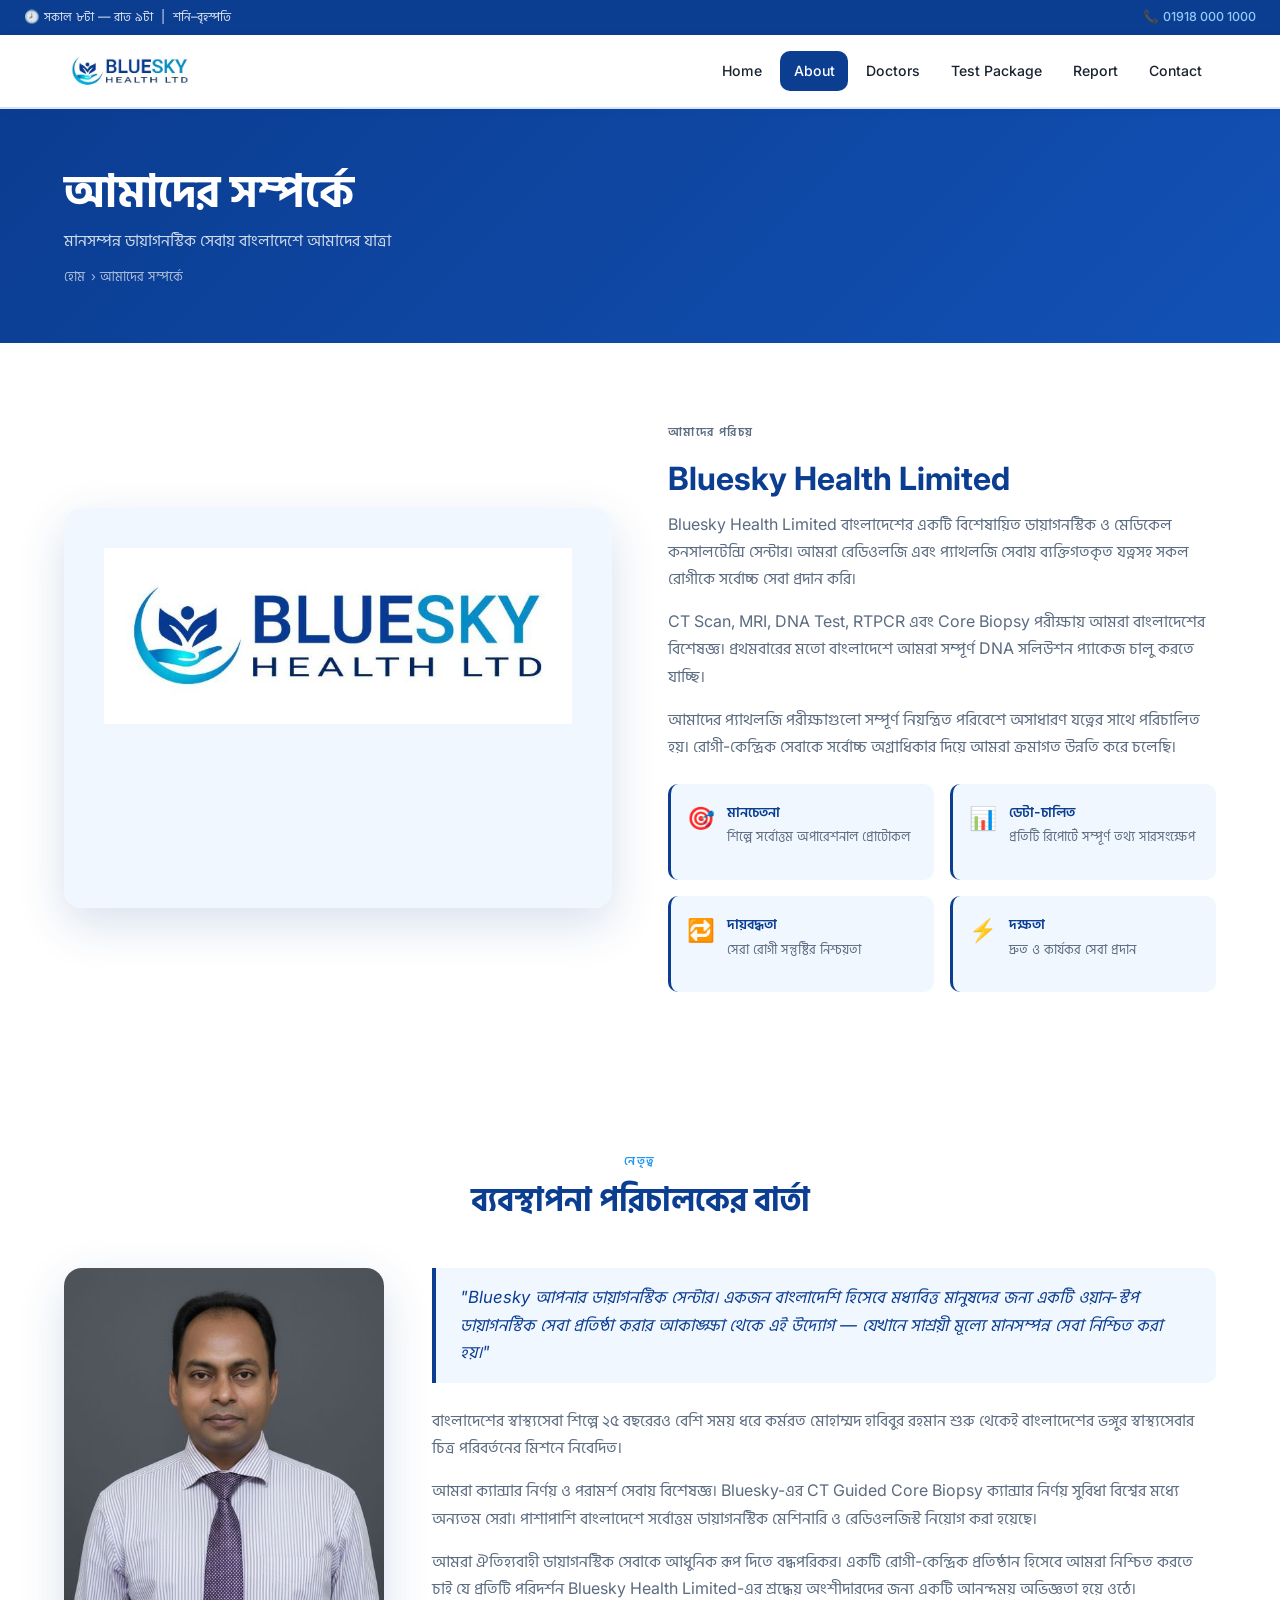
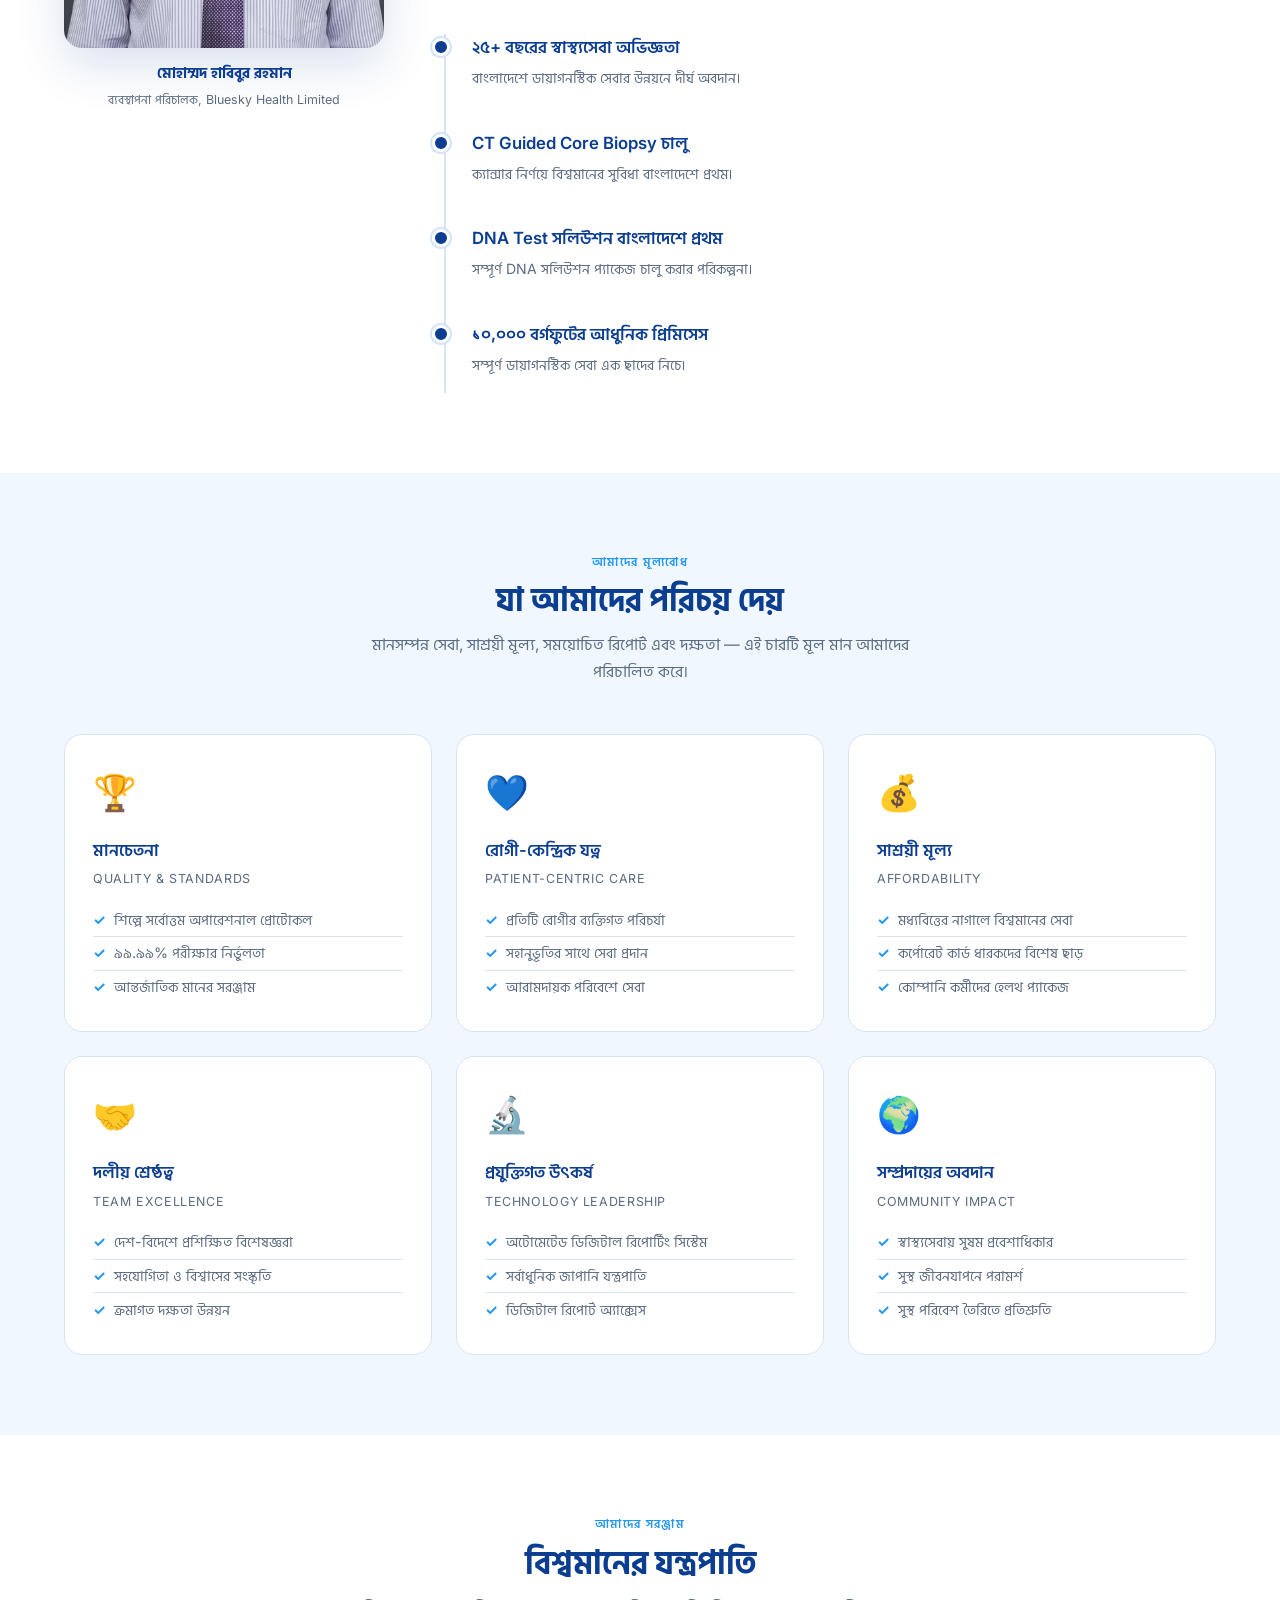
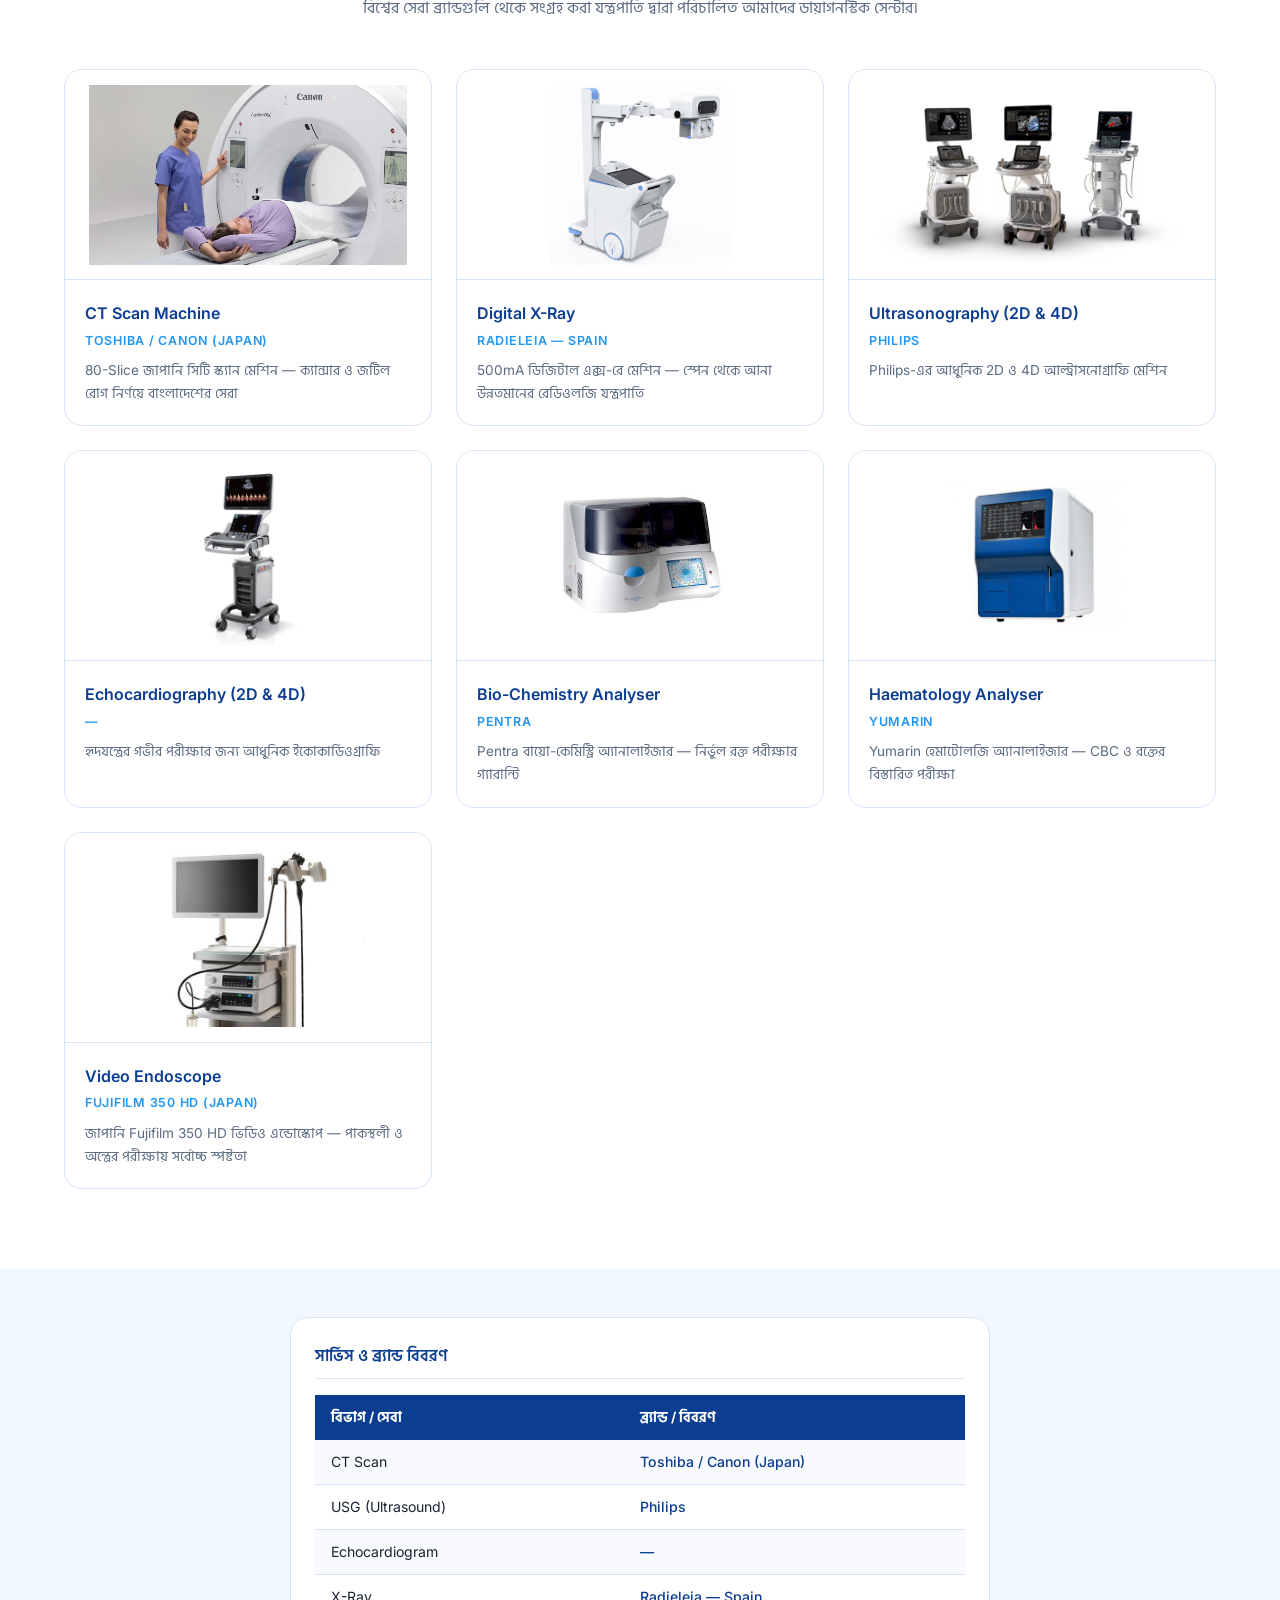
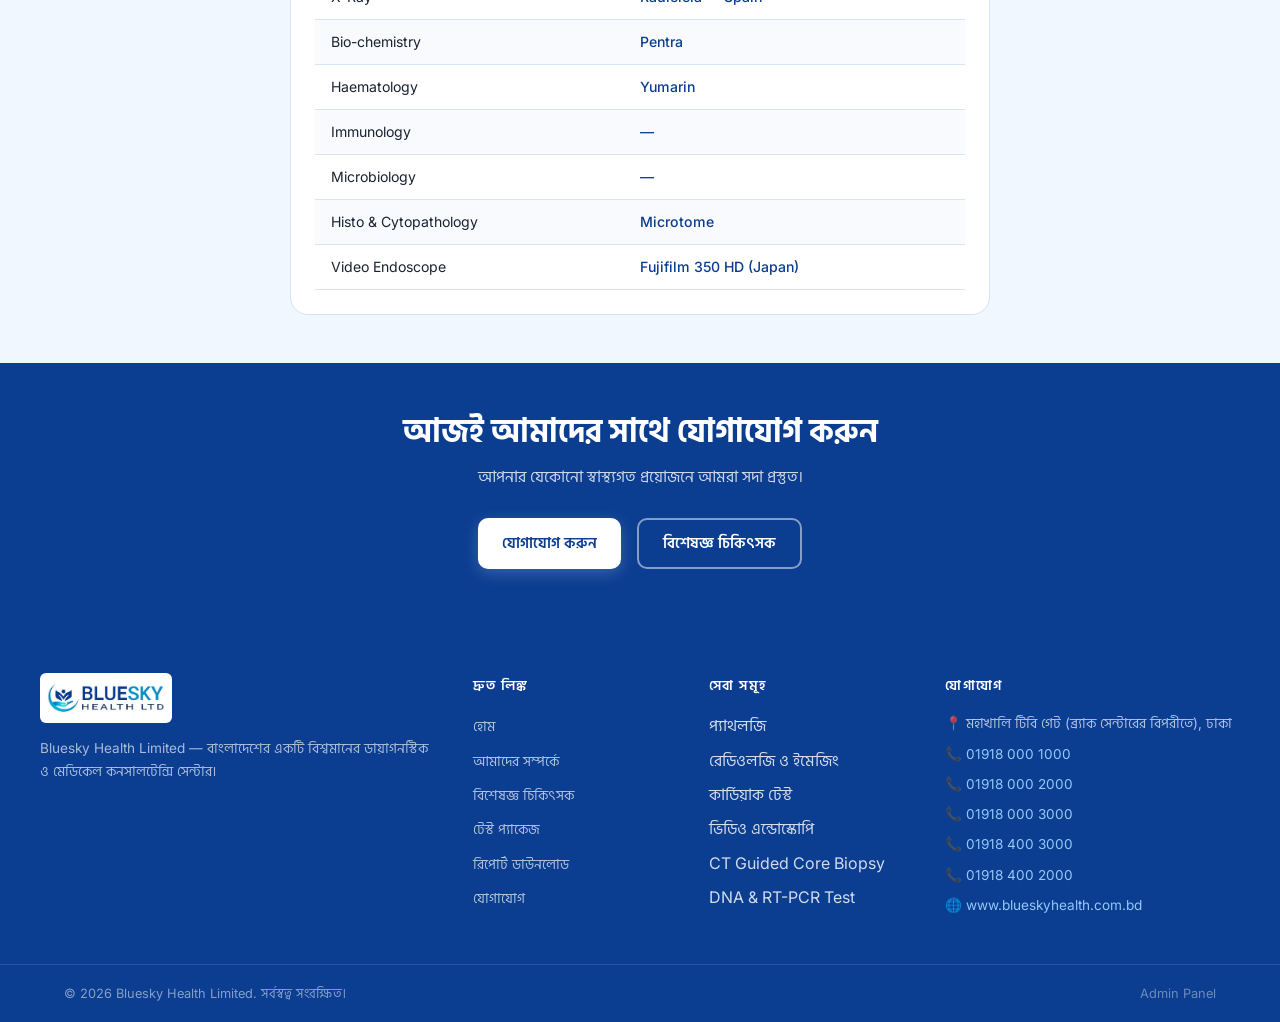
==== about.html @ d52504b7 "first commit" ====
<!DOCTYPE html>
<html lang="bn">
<head>
  <meta charset="UTF-8">
  <meta name="viewport" content="width=device-width, initial-scale=1.0">
  <meta name="description" content="Bluesky Health Limited সম্পর্কে জানুন — আমাদের লক্ষ্য, মূল্যবোধ এবং ব্যবস্থাপনা পরিচালকের বার্তা।">
  <title>আমাদের সম্পর্কে — Bluesky Health Limited</title>
  <link rel="icon" href="logo.jpeg" type="image/jpeg">
  <link rel="stylesheet" href="style.css">
</head>
<body>

<div id="site-header"></div>

<!-- Page Hero -->
<section class="page-hero">
  <div class="container">
    <h1>আমাদের সম্পর্কে</h1>
    <p>মানসম্পন্ন ডায়াগনস্টিক সেবায় বাংলাদেশে আমাদের যাত্রা</p>
    <div class="breadcrumb">
      <a href="index.html">হোম</a> › আমাদের সম্পর্কে
    </div>
  </div>
</section>

<!-- ══════════ OVERVIEW ══════════ -->
<section class="pad bg-white">
  <div class="container">
    <div class="about-grid">
      <div class="about-img-wrap">
        <img src="logo.jpeg" alt="Bluesky Health Limited"
             style="width:100%;height:400px;object-fit:contain;padding:2.5rem;background:var(--pale-blue);">
      </div>
      <div class="about-text">
        <p class="section-label">আমাদের পরিচয়</p>
        <h2 class="section-title">Bluesky Health Limited</h2>
        <p>Bluesky Health Limited বাংলাদেশের একটি বিশেষায়িত ডায়াগনস্টিক ও মেডিকেল কনসালটেন্সি সেন্টার। আমরা রেডিওলজি এবং প্যাথলজি সেবায় ব্যক্তিগতকৃত যত্নসহ সকল রোগীকে সর্বোচ্চ সেবা প্রদান করি।</p>
        <p>CT Scan, MRI, DNA Test, RTPCR এবং Core Biopsy পরীক্ষায় আমরা বাংলাদেশের বিশেষজ্ঞ। প্রথমবারের মতো বাংলাদেশে আমরা সম্পূর্ণ DNA সলিউশন প্যাকেজ চালু করতে যাচ্ছি।</p>
        <p>আমাদের প্যাথলজি পরীক্ষাগুলো সম্পূর্ণ নিয়ন্ত্রিত পরিবেশে অসাধারণ যত্নের সাথে পরিচালিত হয়। রোগী-কেন্দ্রিক সেবাকে সর্বোচ্চ অগ্রাধিকার দিয়ে আমরা ক্রমাগত উন্নতি করে চলেছি।</p>
        <div class="about-values">
          <div class="value-item">
            <span class="value-icon">🎯</span>
            <div><h4>মানচেতনা</h4><p>শিল্পে সর্বোত্তম অপারেশনাল প্রোটোকল</p></div>
          </div>
          <div class="value-item">
            <span class="value-icon">📊</span>
            <div><h4>ডেটা-চালিত</h4><p>প্রতিটি রিপোর্টে সম্পূর্ণ তথ্য সারসংক্ষেপ</p></div>
          </div>
          <div class="value-item">
            <span class="value-icon">🔁</span>
            <div><h4>দায়বদ্ধতা</h4><p>সেরা রোগী সন্তুষ্টির নিশ্চয়তা</p></div>
          </div>
          <div class="value-item">
            <span class="value-icon">⚡</span>
            <div><h4>দক্ষতা</h4><p>দ্রুত ও কার্যকর সেবা প্রদান</p></div>
          </div>
        </div>
      </div>
    </div>
  </div>
</section>

<!-- ══════════ MANAGING DIRECTOR ══════════ -->
<section class="pad md-section">
  <div class="container">
    <div class="section-header">
      <p class="section-label">নেতৃত্ব</p>
      <h2 class="section-title">ব্যবস্থাপনা পরিচালকের বার্তা</h2>
    </div>
    <div class="md-grid">
      <div class="md-photo-wrap">
        <div class="md-photo">
          <!-- Replace with actual MD photo -->
          <img src="/images/md/md-photo.jpg" alt="মোহাম্মদ হাবিবুর রহমান"
               onerror="this.parentElement.innerHTML='<div style=\'height:380px;background:var(--pale-blue);display:flex;flex-direction:column;align-items:center;justify-content:center;gap:1rem;\'><div style=\'font-size:5rem;opacity:.3;\'>👤</div><p style=\'color:var(--text-muted);font-size:.85rem;\'>ছবি শীঘ্রই আসছে</p></div>'">
        </div>
        <div class="md-photo-cap">
          <strong>মোহাম্মদ হাবিবুর রহমান</strong>
          <span>ব্যবস্থাপনা পরিচালক, Bluesky Health Limited</span>
        </div>
      </div>

      <div class="md-bio">
        <blockquote class="md-quote">
          "Bluesky আপনার ডায়াগনস্টিক সেন্টার। একজন বাংলাদেশি হিসেবে মধ্যবিত্ত মানুষদের জন্য একটি ওয়ান-স্টপ ডায়াগনস্টিক সেবা প্রতিষ্ঠা করার আকাঙ্ক্ষা থেকে এই উদ্যোগ — যেখানে সাশ্রয়ী মূল্যে মানসম্পন্ন সেবা নিশ্চিত করা হয়।"
        </blockquote>
        <p>বাংলাদেশের স্বাস্থ্যসেবা শিল্পে ২৫ বছরেরও বেশি সময় ধরে কর্মরত মোহাম্মদ হাবিবুর রহমান শুরু থেকেই বাংলাদেশের ভঙ্গুর স্বাস্থ্যসেবার চিত্র পরিবর্তনের মিশনে নিবেদিত।</p>
        <p>আমরা ক্যান্সার নির্ণয় ও পরামর্শ সেবায় বিশেষজ্ঞ। Bluesky-এর CT Guided Core Biopsy ক্যান্সার নির্ণয় সুবিধা বিশ্বের মধ্যে অন্যতম সেরা। পাশাপাশি বাংলাদেশে সর্বোত্তম ডায়াগনস্টিক মেশিনারি ও রেডিওলজিস্ট নিয়োগ করা হয়েছে।</p>
        <p>আমরা ঐতিহ্যবাহী ডায়াগনস্টিক সেবাকে আধুনিক রূপ দিতে বদ্ধপরিকর। একটি রোগী-কেন্দ্রিক প্রতিষ্ঠান হিসেবে আমরা নিশ্চিত করতে চাই যে প্রতিটি পরিদর্শন Bluesky Health Limited-এর শ্রদ্ধেয় অংশীদারদের জন্য একটি আনন্দময় অভিজ্ঞতা হয়ে ওঠে।</p>

        <div class="timeline" style="margin-top:2rem;">
          <div class="tl-item">
            <div class="tl-dot"></div>
            <h4>২৫+ বছরের স্বাস্থ্যসেবা অভিজ্ঞতা</h4>
            <p>বাংলাদেশে ডায়াগনস্টিক সেবার উন্নয়নে দীর্ঘ অবদান।</p>
          </div>
          <div class="tl-item">
            <div class="tl-dot"></div>
            <h4>CT Guided Core Biopsy চালু</h4>
            <p>ক্যান্সার নির্ণয়ে বিশ্বমানের সুবিধা বাংলাদেশে প্রথম।</p>
          </div>
          <div class="tl-item">
            <div class="tl-dot"></div>
            <h4>DNA Test সলিউশন বাংলাদেশে প্রথম</h4>
            <p>সম্পূর্ণ DNA সলিউশন প্যাকেজ চালু করার পরিকল্পনা।</p>
          </div>
          <div class="tl-item">
            <div class="tl-dot"></div>
            <h4>১০,০০০ বর্গফুটের আধুনিক প্রিমিসেস</h4>
            <p>সম্পূর্ণ ডায়াগনস্টিক সেবা এক ছাদের নিচে।</p>
          </div>
        </div>
      </div>
    </div>
  </div>
</section>

<!-- ══════════ OUR VALUES ══════════ -->
<section class="pad bg-light">
  <div class="container">
    <div class="section-header">
      <p class="section-label">আমাদের মূল্যবোধ</p>
      <h2 class="section-title">যা আমাদের পরিচয় দেয়</h2>
      <p class="section-subtitle">মানসম্পন্ন সেবা, সাশ্রয়ী মূল্য, সময়োচিত রিপোর্ট এবং দক্ষতা — এই চারটি মূল মান আমাদের পরিচালিত করে।</p>
    </div>
    <div class="services-grid">
      <div class="service-card">
        <div class="service-icon">🏆</div>
        <h3>মানচেতনা</h3>
        <p class="svc-en">Quality & Standards</p>
        <ul>
          <li>শিল্পে সর্বোত্তম অপারেশনাল প্রোটোকল</li>
          <li>৯৯.৯৯% পরীক্ষার নির্ভুলতা</li>
          <li>আন্তর্জাতিক মানের সরঞ্জাম</li>
        </ul>
      </div>
      <div class="service-card">
        <div class="service-icon">💙</div>
        <h3>রোগী-কেন্দ্রিক যত্ন</h3>
        <p class="svc-en">Patient-Centric Care</p>
        <ul>
          <li>প্রতিটি রোগীর ব্যক্তিগত পরিচর্যা</li>
          <li>সহানুভূতির সাথে সেবা প্রদান</li>
          <li>আরামদায়ক পরিবেশে সেবা</li>
        </ul>
      </div>
      <div class="service-card">
        <div class="service-icon">💰</div>
        <h3>সাশ্রয়ী মূল্য</h3>
        <p class="svc-en">Affordability</p>
        <ul>
          <li>মধ্যবিত্তের নাগালে বিশ্বমানের সেবা</li>
          <li>কর্পোরেট কার্ড ধারকদের বিশেষ ছাড়</li>
          <li>কোম্পানি কর্মীদের হেলথ প্যাকেজ</li>
        </ul>
      </div>
      <div class="service-card">
        <div class="service-icon">🤝</div>
        <h3>দলীয় শ্রেষ্ঠত্ব</h3>
        <p class="svc-en">Team Excellence</p>
        <ul>
          <li>দেশ-বিদেশে প্রশিক্ষিত বিশেষজ্ঞরা</li>
          <li>সহযোগিতা ও বিশ্বাসের সংস্কৃতি</li>
          <li>ক্রমাগত দক্ষতা উন্নয়ন</li>
        </ul>
      </div>
      <div class="service-card">
        <div class="service-icon">🔬</div>
        <h3>প্রযুক্তিগত উৎকর্ষ</h3>
        <p class="svc-en">Technology Leadership</p>
        <ul>
          <li>অটোমেটেড ডিজিটাল রিপোর্টিং সিস্টেম</li>
          <li>সর্বাধুনিক জাপানি যন্ত্রপাতি</li>
          <li>ডিজিটাল রিপোর্ট অ্যাক্সেস</li>
        </ul>
      </div>
      <div class="service-card">
        <div class="service-icon">🌍</div>
        <h3>সম্প্রদায়ের অবদান</h3>
        <p class="svc-en">Community Impact</p>
        <ul>
          <li>স্বাস্থ্যসেবায় সুষম প্রবেশাধিকার</li>
          <li>সুস্থ জীবনযাপনে পরামর্শ</li>
          <li>সুস্থ পরিবেশ তৈরিতে প্রতিশ্রুতি</li>
        </ul>
      </div>
    </div>
  </div>
</section>

<!-- ══════════ EQUIPMENT ══════════ -->
<section class="pad bg-white">
  <div class="container">
    <div class="section-header">
      <p class="section-label">আমাদের সরঞ্জাম</p>
      <h2 class="section-title">বিশ্বমানের যন্ত্রপাতি</h2>
      <p class="section-subtitle">বিশ্বের সেরা ব্র্যান্ডগুলি থেকে সংগ্রহ করা যন্ত্রপাতি দ্বারা পরিচালিত আমাদের ডায়াগনস্টিক সেন্টার।</p>
    </div>
    <div class="equipment-grid" id="about-equip-grid"></div>
  </div>
</section>

<!-- Service & Brand Table -->
<section class="pad-sm bg-light">
  <div class="container">
    <div class="admin-card" style="max-width:700px; margin:0 auto;">
      <h3>সার্ভিস ও ব্র্যান্ড বিবরণ</h3>
      <table style="width:100%;border-collapse:collapse;">
        <thead>
          <tr style="background:var(--navy);color:#fff;text-align:left;">
            <th style="padding:.7rem 1rem;font-size:.85rem;">বিভাগ / সেবা</th>
            <th style="padding:.7rem 1rem;font-size:.85rem;">ব্র্যান্ড / বিবরণ</th>
          </tr>
        </thead>
        <tbody id="brand-table-body"></tbody>
      </table>
    </div>
  </div>
</section>

<!-- CTA -->
<section class="pad-sm bg-navy">
  <div class="container">
    <div style="text-align:center; color:var(--white);">
      <h2 style="margin-bottom:.75rem;">আজই আমাদের সাথে যোগাযোগ করুন</h2>
      <p style="opacity:.8;margin-bottom:1.75rem;">আপনার যেকোনো স্বাস্থ্যগত প্রয়োজনে আমরা সদা প্রস্তুত।</p>
      <div style="display:flex;gap:1rem;justify-content:center;flex-wrap:wrap;">
        <a href="contact.html" class="btn btn-primary">যোগাযোগ করুন</a>
        <a href="doctors.html" class="btn btn-outline">বিশেষজ্ঞ চিকিৎসক</a>
      </div>
    </div>
  </div>
</section>

<div id="site-footer"></div>

<script>try{if(localStorage.getItem('bsky_data_version')!=='2'){['banners','contact','doctors','packages','services','equipment','stats'].forEach(k=>localStorage.removeItem('bsky_'+k));localStorage.setItem('bsky_data_version','2');}}catch(_){}</script>
<script src="data.js"></script>
<script src="components.js"></script>
<script>
const brandData = [
  { service: "CT Scan",              brand: "Toshiba / Canon (Japan)" },
  { service: "USG (Ultrasound)",     brand: "Philips" },
  { service: "Echocardiogram",       brand: "—" },
  { service: "X-Ray",                brand: "Radieleia — Spain" },
  { service: "Bio-chemistry",        brand: "Pentra" },
  { service: "Haematology",          brand: "Yumarin" },
  { service: "Immunology",           brand: "—" },
  { service: "Microbiology",         brand: "—" },
  { service: "Histo & Cytopathology","brand": "Microtome" },
  { service: "Video Endoscope",      brand: "Fujifilm 350 HD (Japan)" }
];

document.addEventListener("DOMContentLoaded", () => {
  const data = getSiteData();
  renderHeader("about");
  renderFooter();
  initBannerPopup();

  // Equipment grid
  const eqEl = document.getElementById("about-equip-grid");
  if (eqEl) {
    eqEl.innerHTML = data.equipment.map(eq =>
      `<div class="equip-card" data-reveal>
        <div class="equip-img-wrap">
          <img src="${eq.image}" alt="${eq.name}" loading="lazy"
               onerror="this.style.display='none';this.nextElementSibling.style.display='flex'">
          <div class="equip-placeholder" style="display:none;align-items:center;justify-content:center;width:100%;height:100%;">🔬</div>
        </div>
        <div class="equip-info">
          <h3>${eq.name}</h3>
          <div class="equip-brand">${eq.brand}</div>
          <p>${eq.detail}</p>
        </div>
      </div>`
    ).join("");
  }

  // Brand table
  const tbody = document.getElementById("brand-table-body");
  if (tbody) {
    tbody.innerHTML = brandData.map((r, i) =>
      `<tr style="background:${i%2===0?"var(--off-white)":"#fff"}">
        <td style="padding:.65rem 1rem;font-size:.88rem;border-bottom:1px solid var(--border);">${r.service}</td>
        <td style="padding:.65rem 1rem;font-size:.88rem;border-bottom:1px solid var(--border);color:var(--navy);font-weight:500;">${r.brand}</td>
      </tr>`
    ).join("");
  }

  // Scroll reveal
  const obs = new IntersectionObserver(entries => {
    entries.forEach(e => { if(e.isIntersecting){ e.target.classList.add("revealed"); obs.unobserve(e.target); } });
  }, { threshold:0.1 });
  document.querySelectorAll("[data-reveal]").forEach(el => obs.observe(el));
});
</script>
</body>
</html>
---- style.css ----
/* ═══════════════════════════════════════════════════════
   BLUESKY HEALTH LTD — Global Design System
   Theme: Deep Blue & White | Minimalistic & Professional
═══════════════════════════════════════════════════════ */

@import url('https://fonts.googleapis.com/css2?family=Inter:wght@300;400;500;600;700&family=Hind+Siliguri:wght@300;400;500;600;700&display=swap');

/* ─── CSS Variables ─── */
:root {
  --navy:        #0B3D91;
  --royal:       #1251B5;
  --blue:        #1565C0;
  --sky:         #2196F3;
  --light-blue:  #E3F2FD;
  --pale-blue:   #F0F7FF;
  --white:       #FFFFFF;
  --off-white:   #F8FAFD;
  --text:        #1A2332;
  --text-muted:  #5B6B80;
  --border:      #D6E4F7;
  --success:     #2E7D32;
  --shadow-sm:   0 2px 8px rgba(11,61,145,.08);
  --shadow-md:   0 6px 24px rgba(11,61,145,.12);
  --shadow-lg:   0 16px 48px rgba(11,61,145,.16);
  --radius:      10px;
  --radius-lg:   18px;
  --transition:  .22s ease;
  --header-h:    72px;
}

/* ─── Reset & Base ─── */
*, *::before, *::after { margin:0; padding:0; box-sizing:border-box; }

html { scroll-behavior: smooth; font-size: 16px; }

body {
  font-family: 'Inter', 'Hind Siliguri', sans-serif;
  background: var(--off-white);
  color: var(--text);
  line-height: 1.65;
  min-height: 100vh;
  display: flex;
  flex-direction: column;
  overflow-x: hidden;
}

a { color: inherit; text-decoration: none; transition: color var(--transition); }
a:hover { color: var(--sky); }
img { max-width: 100%; height: auto; display: block; }
ul { list-style: none; }
address { font-style: normal; }

/* ─── Typography ─── */
h1 { font-size: clamp(1.8rem, 4vw, 2.8rem); font-weight: 700; line-height:1.2; }
h2 { font-size: clamp(1.4rem, 3vw, 2rem);   font-weight: 700; line-height:1.25; }
h3 { font-size: clamp(1.1rem, 2.5vw, 1.4rem); font-weight: 600; }
h4 { font-size: 1.05rem; font-weight: 600; }
h5 { font-size: .9rem;   font-weight: 600; color: var(--navy); }
p  { line-height: 1.7; }

.section-label { text-transform:uppercase; letter-spacing:.12em; font-size:.72rem; font-weight:600; color:var(--sky); margin-bottom:.5rem; }
.section-title { color: var(--navy); margin-bottom:.75rem; }
.section-subtitle { color: var(--text-muted); font-size:.98rem; max-width:560px; }
.section-header { text-align:center; margin-bottom:3rem; }
.section-header .section-subtitle { margin:0 auto; }

/* ─── Container ─── */
.container {
  width: min(100%, 1200px);
  margin: 0 auto;
  padding: 0 1.5rem;
}

section.pad { padding: 5rem 0; }
section.pad-sm { padding: 3rem 0; }

/* ═══════════ TOPBAR ═══════════ */
.topbar {
  background: var(--navy);
  color: rgba(255,255,255,.88);
  font-size: .78rem;
  padding: .45rem 1.5rem;
  display: flex;
  justify-content: space-between;
  align-items: center;
  gap: 1rem;
  flex-wrap: wrap;
}
.topbar a { color: #90CAF9; font-weight: 500; }
.topbar a:hover { color: #fff; }

/* ═══════════ MAIN HEADER ═══════════ */
.main-header {
  background: var(--white);
  border-bottom: 2px solid var(--border);
  position: sticky;
  top: 0;
  z-index: 900;
  box-shadow: var(--shadow-sm);
}

.header-inner {
  display: flex;
  align-items: center;
  justify-content: space-between;
  height: var(--header-h);
  gap: 1.5rem;
}

/* Brand */
.brand { display:flex; align-items:center; gap:.75rem; flex-shrink:0; }
.logo-img { height: 50px; width: auto; border-radius:6px; object-fit:contain; }
.brand-text { display:flex; flex-direction:column; line-height:1.2; }
.brand-text strong { font-size:1.05rem; color:var(--navy); letter-spacing:.04em; }
.brand-text small { font-size:.68rem; color:var(--text-muted); font-weight:400; text-transform:uppercase; letter-spacing:.06em; }

/* Nav */
.main-nav { display:flex; align-items:center; gap:.25rem; }
.nav-link {
  padding: .5rem .85rem;
  border-radius: var(--radius);
  font-size: .88rem;
  font-weight: 500;
  color: var(--text);
  transition: background var(--transition), color var(--transition);
  white-space: nowrap;
}
.nav-link:hover  { background: var(--light-blue); color: var(--navy); }
.nav-link.active { background: var(--navy); color: var(--white) !important; }

/* Hamburger */
.hamburger { display:none; flex-direction:column; gap:5px; background:none; border:none; cursor:pointer; padding:.5rem; }
.hamburger span { display:block; width:24px; height:2px; background:var(--navy); border-radius:2px; transition: var(--transition); }

/* ═══════════ HERO SECTION ═══════════ */
.hero {
  background: linear-gradient(135deg, var(--navy) 0%, var(--royal) 50%, var(--blue) 100%);
  color: var(--white);
  padding: 5rem 0 4rem;
  position: relative;
  overflow: hidden;
}
.hero::before {
  content: '';
  position: absolute; inset: 0;
  background: url("data:image/svg+xml,%3Csvg width='60' height='60' viewBox='0 0 60 60' xmlns='http://www.w3.org/2000/svg'%3E%3Cg fill='none' fill-rule='evenodd'%3E%3Cg fill='%23FFFFFF' fill-opacity='0.03'%3E%3Ccircle cx='30' cy='30' r='30'/%3E%3C/g%3E%3C/g%3E%3C/svg%3E");
}
.hero .container { position:relative; z-index:1; }
.hero-grid { display:grid; grid-template-columns:1fr 1fr; gap:3rem; align-items:center; }
.hero-badge { display:inline-flex; align-items:center; gap:.4rem; background:rgba(255,255,255,.12); border:1px solid rgba(255,255,255,.25); border-radius:999px; padding:.35rem .9rem; font-size:.78rem; font-weight:500; margin-bottom:1.25rem; }
.hero h1 { margin-bottom:1rem; }
.hero-sub { font-size:1.05rem; opacity:.88; margin-bottom:2rem; max-width: 480px; }
.hero-cta { display:flex; gap:1rem; flex-wrap:wrap; }
.hero-card { background:rgba(255,255,255,.1); backdrop-filter:blur(10px); border:1px solid rgba(255,255,255,.2); border-radius:var(--radius-lg); padding:2rem; }
.hero-card h3 { margin-bottom:1.25rem; font-size:1rem; opacity:.85; }
.hero-phone-list { display:flex; flex-direction:column; gap:.6rem; }
.hero-phone { display:flex; align-items:center; gap:.6rem; font-size:1rem; font-weight:500; }
.hero-phone span { font-size:1.25rem; }

/* ═══════════ BUTTONS ═══════════ */
.btn {
  display: inline-flex; align-items:center; gap:.4rem;
  padding: .72rem 1.5rem;
  border-radius: var(--radius);
  font-weight: 600; font-size: .92rem;
  cursor: pointer; border: none;
  transition: all var(--transition);
  white-space: nowrap;
}
.btn-primary {
  background: var(--white); color: var(--navy);
  box-shadow: 0 4px 16px rgba(255,255,255,.2);
}
.btn-primary:hover { background: var(--light-blue); color: var(--navy); transform: translateY(-1px); }
.btn-outline {
  background: transparent; color: var(--white);
  border: 2px solid rgba(255,255,255,.5);
}
.btn-outline:hover { background: rgba(255,255,255,.12); border-color: var(--white); }
.btn-blue { background: var(--navy); color: var(--white); }
.btn-blue:hover { background: var(--royal); color: var(--white); transform: translateY(-1px); box-shadow: var(--shadow-md); }
.btn-ghost { background: transparent; color: var(--navy); border: 2px solid var(--navy); }
.btn-ghost:hover { background: var(--navy); color: var(--white); }
.btn-sm { padding: .45rem 1rem; font-size: .82rem; border-radius: 6px; }

/* ═══════════ STATS BAR ═══════════ */
.stats-bar { background: var(--white); border-bottom: 1px solid var(--border); padding: 1.75rem 0; }
.stats-grid { display:grid; grid-template-columns: repeat(4, 1fr); gap:1rem; }
.stat-item { text-align:center; padding: .75rem; border-right: 1px solid var(--border); }
.stat-item:last-child { border:none; }
.stat-value  { font-size: 2rem; font-weight: 700; color: var(--navy); line-height:1; margin-bottom:.25rem; }
.stat-label  { font-size: .78rem; color: var(--text-muted); font-weight: 500; }

/* ═══════════ SECTION BACKGROUNDS ═══════════ */
.bg-white  { background: var(--white); }
.bg-light  { background: var(--pale-blue); }
.bg-navy   { background: var(--navy); color: var(--white); }
.bg-navy h2, .bg-navy h3, .bg-navy .section-title { color: var(--white); }
.bg-navy .section-label { color: #90CAF9; }
.bg-navy .section-subtitle { color: rgba(255,255,255,.72); }

/* ═══════════ SERVICE CARDS ═══════════ */
.services-grid { display:grid; grid-template-columns: repeat(auto-fill, minmax(300px, 1fr)); gap:1.5rem; }
.service-card {
  background: var(--white); border: 1px solid var(--border);
  border-radius: var(--radius-lg); padding: 1.75rem;
  transition: box-shadow var(--transition), transform var(--transition);
}
.service-card:hover { box-shadow: var(--shadow-md); transform: translateY(-3px); }
.service-icon { font-size: 2.2rem; margin-bottom:1rem; }
.service-card h3 { color: var(--navy); margin-bottom:.25rem; font-size:1.05rem; }
.service-card .svc-en { font-size:.78rem; color:var(--text-muted); margin-bottom:.85rem; text-transform:uppercase; letter-spacing:.05em; }
.service-card ul li { padding:.28rem 0; font-size:.9rem; color:var(--text-muted); border-bottom:1px solid var(--border); display:flex; align-items:center; gap:.5rem; }
.service-card ul li::before { content:'✓'; color:var(--sky); font-weight:700; flex-shrink:0; }
.service-card ul li:last-child { border:none; }
.svc-note { font-size:.78rem; color:var(--sky); font-weight:600; margin-top:.75rem; }

/* ═══════════ DOCTOR CARDS ═══════════ */
.doctors-grid { display:grid; grid-template-columns: repeat(auto-fill, minmax(240px, 1fr)); gap:1.5rem; }
.doctor-card {
  background: var(--white); border: 1px solid var(--border);
  border-radius: var(--radius-lg); overflow: hidden;
  transition: box-shadow var(--transition), transform var(--transition);
}
.doctor-card:hover { box-shadow: var(--shadow-md); transform: translateY(-3px); }
.doctor-img-wrap {
  height: 220px; overflow: hidden; position: relative;
  background: linear-gradient(135deg, var(--light-blue), var(--pale-blue));
  display: flex; align-items: center; justify-content: center;
}
/* object-position 50% 20% keeps the face visible for portrait, square,
   and wide/landscape doctor photos regardless of original resolution */
.doctor-img-wrap img { width:100%; height:100%; object-fit:cover; object-position:50% 20%; transition:transform .4s ease; display:block; }
.doctor-card:hover .doctor-img-wrap img { transform:scale(1.06); }
.doctor-info { padding: 1.25rem; }
.badge { display:inline-block; padding:.2rem .65rem; border-radius:999px; font-size:.7rem; font-weight:600; text-transform:uppercase; letter-spacing:.05em; margin-bottom:.6rem; }
.badge-specialty { background: var(--light-blue); color: var(--navy); }
.doctor-name { font-size:1rem; font-weight:700; color:var(--navy); margin-bottom:.3rem; line-height:1.35; }
.doctor-degrees { font-size:.8rem; color:var(--text-muted); margin-bottom:.3rem; line-height:1.5; }
.doctor-inst { font-size:.78rem; color:var(--sky); font-weight:500; margin-bottom:.5rem; }
.doctor-spec-tag { display:inline-block; background:var(--pale-blue); color:var(--navy); font-size:.75rem; padding:.2rem .7rem; border-radius:6px; font-weight:500; margin-top:.4rem; }

/* ═══════════ FILTER BAR ═══════════ */
.filter-bar { display:flex; flex-wrap:wrap; gap:.5rem; margin-bottom:2rem; }
.filter-btn {
  padding: .4rem 1rem; border-radius: 999px;
  font-size: .82rem; font-weight:500; cursor:pointer;
  background: var(--white); color: var(--text-muted);
  border: 1.5px solid var(--border); transition: all var(--transition);
}
.filter-btn:hover { border-color: var(--sky); color: var(--sky); }
.filter-btn.active { background: var(--navy); color: var(--white); border-color: var(--navy); }

/* ═══════════ PACKAGE CARDS ═══════════ */
.packages-grid { display:grid; grid-template-columns: repeat(auto-fill, minmax(300px, 1fr)); gap:1.5rem; }
.pkg-card {
  background: var(--white); border: 1px solid var(--border);
  border-radius: var(--radius-lg); overflow:hidden;
  display:flex; flex-direction:column;
  transition: box-shadow var(--transition), transform var(--transition);
}
.pkg-card:hover { box-shadow: var(--shadow-lg); transform: translateY(-4px); }
.pkg-header { padding: 1.25rem 1.5rem; color: var(--white); }
.pkg-header h3 { font-size:1.05rem; font-weight:700; margin-bottom:.2rem; }
.pkg-name-en { font-size:.75rem; opacity:.8; font-weight:400; }
.pkg-body { padding: 1.25rem 1.5rem; flex:1; }
.pkg-group { margin-bottom:1rem; }
.pkg-group h5 { font-size:.82rem; text-transform:uppercase; letter-spacing:.06em; color:var(--navy); margin-bottom:.4rem; }
.pkg-group ul li { font-size:.85rem; color:var(--text-muted); padding:.18rem 0; display:flex; align-items:center; gap:.5rem; }
.pkg-group ul li::before { content:'·'; color:var(--sky); font-size:1.2rem; line-height:1; }
.pkg-footer {
  padding: 1rem 1.5rem; border-top:1px solid var(--border);
  display:flex; align-items:center; justify-content:space-between; gap:.75rem;
}
.pkg-price { font-size:1.25rem; font-weight:700; color:var(--navy); }

/* ═══════════ EQUIPMENT CARDS ═══════════ */
.equipment-grid { display:grid; grid-template-columns: repeat(auto-fill, minmax(280px, 1fr)); gap:1.5rem; }
.equip-card {
  background: var(--white); border: 1px solid var(--border);
  border-radius: var(--radius-lg); overflow:hidden;
  transition: box-shadow var(--transition);
}
.equip-card:hover { box-shadow: var(--shadow-md); }
.equip-img-wrap {
  height: 210px; overflow: hidden;
  background: #fff;
  border-bottom: 1px solid var(--border);
  display: flex; align-items: center; justify-content: center;
  padding: 0.9rem;
  box-sizing: border-box;
}
.equip-img-wrap img {
  width: 100%; height: 100%;
  object-fit: contain;
  object-position: center center;
}
.equip-placeholder { font-size:3.5rem; opacity:.4; }
.equip-info { padding:1.25rem; }
.equip-info h3 { font-size:1rem; color:var(--navy); margin-bottom:.25rem; }
.equip-brand { font-size:.78rem; font-weight:600; color:var(--sky); text-transform:uppercase; letter-spacing:.06em; margin-bottom:.5rem; }
.equip-info p { font-size:.85rem; color:var(--text-muted); }

/* ═══════════ ABOUT PAGE ═══════════ */
.about-grid { display:grid; grid-template-columns: 1fr 1fr; gap:3.5rem; align-items:center; }
.about-img-wrap { border-radius:var(--radius-lg); overflow:hidden; box-shadow:var(--shadow-lg); }
.about-img-wrap img { width:100%; height:400px; object-fit:cover; object-position:center top; }
.about-text p { color:var(--text-muted); margin-bottom:1rem; }
.about-values { display:grid; grid-template-columns:1fr 1fr; gap:1rem; margin-top:1.5rem; }
.value-item { display:flex; align-items:flex-start; gap:.75rem; padding:1rem; background:var(--pale-blue); border-radius:var(--radius); border-left:3px solid var(--navy); }
.value-icon { font-size:1.4rem; flex-shrink:0; }
.value-item h4 { font-size:.88rem; color:var(--navy); margin-bottom:.2rem; }
.value-item p  { font-size:.8rem; color:var(--text-muted); }

/* MD Section */
.md-section { background: var(--white); }
.md-grid { display:grid; grid-template-columns: 320px 1fr; gap:3rem; align-items:start; }
.md-photo-wrap { position:sticky; top:calc(var(--header-h) + 2rem); }
.md-photo { border-radius:var(--radius-lg); overflow:hidden; box-shadow:var(--shadow-lg); }
.md-photo img { width:100%; height:380px; object-fit:cover; object-position:top; }
.md-photo-cap { text-align:center; margin-top:.75rem; }
.md-photo-cap strong { display:block; font-size:.95rem; color:var(--navy); }
.md-photo-cap span   { font-size:.78rem; color:var(--text-muted); }
.md-quote { border-left:4px solid var(--navy); padding:1rem 1.5rem; background:var(--pale-blue); border-radius:0 var(--radius) var(--radius) 0; margin-bottom:1.5rem; font-size:1.05rem; font-style:italic; color:var(--navy); }
.md-bio p { color:var(--text-muted); margin-bottom:1rem; }

/* ═══════════ TIMELINE / MILESTONES ═══════════ */
.timeline { display:flex; flex-direction:column; gap:1.5rem; position:relative; padding-left:2.5rem; }
.timeline::before { content:''; position:absolute; left:.75rem; top:0; bottom:0; width:2px; background:var(--border); }
.tl-item { position:relative; }
.tl-dot { position:absolute; left:-2.5rem; top:.25rem; width:18px; height:18px; border-radius:50%; background:var(--navy); border:3px solid var(--white); box-shadow:0 0 0 2px var(--border); flex-shrink:0; }
.tl-item h4 { color:var(--navy); margin-bottom:.25rem; }
.tl-item p  { font-size:.88rem; color:var(--text-muted); }

/* ═══════════ REPORT PAGE ═══════════ */
.report-section { min-height:60vh; display:flex; align-items:center; padding: 4rem 0; }
.report-card { max-width:520px; margin:0 auto; background:var(--white); border-radius:var(--radius-lg); border:1px solid var(--border); padding:2.5rem; box-shadow:var(--shadow-md); }
.report-card h2 { color:var(--navy); margin-bottom:.5rem; }
.report-card p  { color:var(--text-muted); margin-bottom:1.5rem; }
.form-group { margin-bottom:1.25rem; }
.form-group label { display:block; font-weight:600; font-size:.88rem; color:var(--navy); margin-bottom:.4rem; }
.form-group input, .form-group select, .form-group textarea {
  width:100%; padding:.7rem 1rem;
  border:1.5px solid var(--border); border-radius:var(--radius);
  font-size:.92rem; font-family:inherit; color:var(--text);
  background:var(--white);
  transition: border-color var(--transition), box-shadow var(--transition);
}
.form-group input:focus, .form-group select:focus, .form-group textarea:focus {
  outline:none; border-color:var(--sky); box-shadow:0 0 0 3px rgba(33,150,243,.12);
}
.api-notice { background:var(--light-blue); border:1px solid var(--border); border-radius:var(--radius); padding:1rem 1.25rem; margin-top:1.25rem; font-size:.85rem; color:var(--navy); }
.api-notice strong { display:block; margin-bottom:.25rem; }

/* ═══════════ CONTACT PAGE ═══════════ */
.contact-grid { display:grid; grid-template-columns: 1fr 1fr; gap:3rem; }
.contact-info-card { background:var(--white); border-radius:var(--radius-lg); border:1px solid var(--border); padding:2rem; }
.contact-info-card h3 { color:var(--navy); margin-bottom:1.25rem; }
.contact-item { display:flex; align-items:flex-start; gap:1rem; padding:.85rem 0; border-bottom:1px solid var(--border); }
.contact-item:last-child { border:none; }
.contact-icon { width:40px; height:40px; border-radius:10px; background:var(--light-blue); display:flex; align-items:center; justify-content:center; font-size:1.2rem; flex-shrink:0; }
.contact-item-body h5 { color:var(--navy); font-size:.88rem; margin-bottom:.25rem; }
.contact-item-body p, .contact-item-body a { font-size:.9rem; color:var(--text-muted); display:block; }
.map-wrap { border-radius:var(--radius-lg); overflow:hidden; height:100%; min-height:380px; border:1px solid var(--border); }
.map-wrap iframe { width:100%; height:100%; min-height:380px; border:none; display:block; }

/* ═══════════ BANNER POPUP ═══════════ */
.popup-overlay {
  position:fixed; inset:0; background:rgba(11,61,145,.65);
  backdrop-filter:blur(5px); -webkit-backdrop-filter:blur(5px);
  z-index:9999;
  display:flex; align-items:center; justify-content:center;
  padding:1rem;
  animation: popupFadeIn .35s ease both;
}
.popup-overlay.popup-exit { animation: popupFadeOut .3s ease both; }

.popup-box {
  position:relative; max-width:600px; width:100%;
  background:#000; border-radius:var(--radius-lg);
  overflow:hidden; box-shadow:var(--shadow-lg);
  animation: popupSlideUp .35s ease both;
  transition: transform .3s ease, opacity .3s ease;
}

/* Full banner — no cropping at any resolution.
   Natural width:100%, height follows aspect ratio.
   If taller than 75vh it fits inside (letterbox) rather than crop. */
.popup-img {
  width:100%; height:auto;
  max-height:75vh; object-fit:contain;
  background:#000; display:block;
  transition: opacity .28s ease;   /* crossfade between slides */
}
.popup-img.fading { opacity: 0; } /* added/removed by JS updateBanner() */

.popup-close {
  position:absolute; top:.65rem; right:.65rem; z-index:10;
  background:rgba(0,0,0,.6); color:#fff; border:none; cursor:pointer;
  border-radius:50%; width:34px; height:34px; font-size:1.25rem;
  display:flex; align-items:center; justify-content:center;
  transition: background var(--transition), transform var(--transition);
  line-height:1;
}
.popup-close:hover { background:rgba(0,0,0,.88); transform:scale(1.1); }
.popup-close:focus-visible { outline:2px solid #fff; outline-offset:2px; }

.popup-nav {
  position:absolute; top:50%; transform:translateY(-50%); z-index:10;
  background:rgba(0,0,0,.45); color:#fff; border:none; cursor:pointer;
  width:38px; height:38px; border-radius:50%;
  display:flex; align-items:center; justify-content:center; font-size:1.7rem;
  transition: background var(--transition), transform var(--transition);
  user-select:none; line-height:1;
}
.popup-nav:hover { background:rgba(0,0,0,.78); transform:translateY(-50%) scale(1.1); }
.popup-nav:focus-visible { outline:2px solid #fff; outline-offset:2px; }
.popup-prev { left:.55rem; }
.popup-next { right:.55rem; }

.popup-caption {
  padding:.55rem 3rem .1rem; font-size:.82rem; color:rgba(255,255,255,.75);
  text-align:center; line-height:1.45;
  min-height:1.2em; background:#000;
}

.popup-dots {
  display:flex; justify-content:center; gap:.45rem;
  padding:.3rem 1rem .6rem; background:#000;
}
.dot {
  width:9px; height:9px; border-radius:50%;
  background:rgba(255,255,255,.35); border:none; cursor:pointer;
  transition: background var(--transition), transform var(--transition);
  padding:0;
}
.dot:hover  { background:rgba(255,255,255,.7); }
.dot.active { background:#fff; transform:scale(1.25); }

.popup-counter {
  text-align:center; font-size:.72rem; color:rgba(255,255,255,.5);
  padding:0 1rem .55rem; letter-spacing:.05em; background:#000;
}

/* ═══════════ FOOTER ═══════════ */
.footer { background:var(--navy); color:rgba(255,255,255,.82); margin-top:auto; }
.footer-grid { display:grid; grid-template-columns: 2fr 1fr 1fr 1.5fr; gap:2.5rem; padding:3.5rem 0 2.5rem; }
.footer-logo { height:50px; width:auto; border-radius:6px; margin-bottom:.85rem; }
.footer-about { font-size:.85rem; color:rgba(255,255,255,.65); line-height:1.7; }
.footer-col h4 { color:var(--white); font-size:.88rem; text-transform:uppercase; letter-spacing:.08em; margin-bottom:1rem; }
.footer-col ul li { margin-bottom:.5rem; }
.footer-col ul li a, .footer-col address p { font-size:.85rem; color:rgba(255,255,255,.68); transition:color var(--transition); }
.footer-col ul li a:hover { color:var(--white); }
.footer-col address p { margin-bottom:.45rem; }
.footer-col address a { color:#90CAF9; }
.footer-col address a:hover { color:#fff; }
.footer-bottom {
  border-top:1px solid rgba(255,255,255,.12); padding:1.1rem 0;
}
.footer-bottom .container { display:flex; justify-content:space-between; align-items:center; flex-wrap:wrap; gap:.5rem; font-size:.8rem; color:rgba(255,255,255,.5); }
.footer-bottom a { color:rgba(255,255,255,.4); }
.footer-bottom a:hover { color:#fff; }

/* ═══════════ PAGE HERO (inner pages) ═══════════ */
.page-hero {
  background: linear-gradient(135deg, var(--navy) 0%, var(--royal) 100%);
  color: var(--white);
  padding: 3.5rem 0;
}
.page-hero h1 { margin-bottom:.5rem; }
.page-hero p   { opacity:.8; font-size:1rem; }
.breadcrumb { display:flex; align-items:center; gap:.4rem; font-size:.8rem; opacity:.65; margin-top:.75rem; }
.breadcrumb a { color:inherit; }
.breadcrumb a:hover { opacity:1; }

/* ═══════════ CALLOUT STRIP ═══════════ */
.callout-strip {
  background: var(--light-blue); border: 1px solid var(--border);
  border-radius: var(--radius-lg); padding: 2rem 2.5rem;
  display:flex; align-items:center; justify-content:space-between; gap:1.5rem; flex-wrap:wrap;
}
.callout-strip h3 { color:var(--navy); margin-bottom:.3rem; }
.callout-strip p  { color:var(--text-muted); font-size:.92rem; }

/* ═══════════ ADMIN PANEL ═══════════ */
.admin-wrap { min-height:100vh; background:var(--off-white); }
.admin-header { background:var(--navy); color:var(--white); padding:1rem 1.5rem; display:flex; align-items:center; justify-content:space-between; }
.admin-header h1 { font-size:1.2rem; }
.admin-layout { display:grid; grid-template-columns:240px 1fr; min-height:calc(100vh - 60px); }
.admin-sidebar { background:var(--white); border-right:1px solid var(--border); padding:1.5rem 0; }
.admin-sidebar h2 { font-size:.72rem; text-transform:uppercase; letter-spacing:.1em; color:var(--text-muted); padding:.35rem 1.5rem; margin-top:.75rem; }
.admin-nav-item { display:flex; align-items:center; gap:.65rem; padding:.7rem 1.5rem; font-size:.88rem; font-weight:500; cursor:pointer; color:var(--text-muted); transition:all var(--transition); border-left:3px solid transparent; }
.admin-nav-item:hover { background:var(--pale-blue); color:var(--navy); }
.admin-nav-item.active { background:var(--light-blue); color:var(--navy); border-left-color:var(--navy); }
.admin-content { padding:2rem; }
.admin-tab { display:none; }
.admin-tab.active { display:block; }
.admin-tab h2 { color:var(--navy); margin-bottom:.35rem; font-size:1.3rem; }
.admin-tab > p { color:var(--text-muted); font-size:.9rem; margin-bottom:1.75rem; }
.admin-card { background:var(--white); border:1px solid var(--border); border-radius:var(--radius-lg); padding:1.5rem; margin-bottom:1.5rem; }
.admin-card h3 { color:var(--navy); margin-bottom:1rem; font-size:1rem; border-bottom:1px solid var(--border); padding-bottom:.6rem; }
.admin-grid-2 { display:grid; grid-template-columns:1fr 1fr; gap:1rem; }
.admin-row { display:flex; align-items:center; justify-content:space-between; padding:.65rem 0; border-bottom:1px solid var(--border); gap:.75rem; flex-wrap:wrap; }
.admin-row:last-child { border:none; }
.admin-row-label { font-size:.88rem; font-weight:500; color:var(--text); }
.admin-row-sub   { font-size:.78rem; color:var(--text-muted); }
.admin-actions   { display:flex; gap:.5rem; flex-shrink:0; }
.btn-danger { background:#C62828; color:#fff; }
.btn-danger:hover { background:#B71C1C; color:#fff; }
.btn-success { background:#2E7D32; color:#fff; }
.btn-success:hover { background:#1B5E20; color:#fff; }
.btn-warn { background:#E65100; color:#fff; }
.btn-warn:hover { background:#BF360C; color:#fff; }
.toggle-switch { position:relative; display:inline-block; width:42px; height:24px; cursor:pointer; }
.toggle-switch input { opacity:0; width:0; height:0; }
.toggle-slider { position:absolute; inset:0; background:#ccc; border-radius:34px; transition:.3s; }
.toggle-slider::before { content:''; position:absolute; left:3px; bottom:3px; width:18px; height:18px; background:#fff; border-radius:50%; transition:.3s; }
.toggle-switch input:checked + .toggle-slider { background:var(--navy); }
.toggle-switch input:checked + .toggle-slider::before { transform:translateX(18px); }
.admin-login { max-width:380px; margin:10vh auto; background:var(--white); border-radius:var(--radius-lg); border:1px solid var(--border); padding:2.5rem; box-shadow:var(--shadow-md); text-align:center; }
.admin-login img { height:55px; margin:0 auto .75rem; }
.admin-login h2 { color:var(--navy); margin-bottom:.35rem; }
.admin-login p  { color:var(--text-muted); font-size:.88rem; margin-bottom:1.75rem; }
.login-error { background:#FFEBEE; color:#C62828; border-radius:var(--radius); padding:.65rem 1rem; font-size:.85rem; margin-bottom:1rem; }
.json-editor { width:100%; font-family:monospace; font-size:.82rem; min-height:260px; padding:.75rem; border:1.5px solid var(--border); border-radius:var(--radius); resize:vertical; color:var(--text); }
.json-editor:focus { outline:none; border-color:var(--sky); box-shadow:0 0 0 3px rgba(33,150,243,.12); }

/* ═══════════ NOTICE ALERT ═══════════ */
.alert { padding:.85rem 1.25rem; border-radius:var(--radius); font-size:.88rem; margin-bottom:1rem; }
.alert-info    { background:#E3F2FD; color:#0D47A1; border-left:4px solid var(--sky); }
.alert-success { background:#E8F5E9; color:#1B5E20; border-left:4px solid #4CAF50; }
.alert-error   { background:#FFEBEE; color:#B71C1C; border-left:4px solid #F44336; }

/* ═══════════ RESPONSIVE ═══════════ */
@media (max-width: 1024px) {
  .footer-grid { grid-template-columns: 1fr 1fr; }
  .md-grid { grid-template-columns: 260px 1fr; gap:2rem; }
  .md-photo-wrap { position:static; }
  .about-grid { gap:2rem; }
  .hero-grid { gap:2rem; }
}

@media (max-width: 768px) {
  :root { --header-h: 60px; }
  section.pad    { padding: 3rem 0; }
  section.pad-sm { padding: 2rem 0; }
  .container     { padding: 0 1rem; }

  /* Topbar */
  .topbar { font-size:.72rem; padding:.35rem 1rem; gap:.5rem; }

  /* Nav */
  .hamburger { display:flex; }
  .main-nav {
    display:none; flex-direction:column; gap:.25rem;
    position:fixed; top:var(--header-h); left:0; right:0;
    background:var(--white); border-top:1px solid var(--border);
    padding:.75rem; box-shadow:var(--shadow-md); z-index:800;
    max-height:calc(100vh - var(--header-h)); overflow-y:auto;
  }
  .main-nav.open { display:flex; }
  .nav-link { width:100%; padding:.75rem 1rem; border-radius:var(--radius); }
  .logo-img { height:40px; }

  /* Hero */
  .hero { padding: 3rem 0 2.5rem; }
  .hero-grid { grid-template-columns:1fr; gap:1.5rem; }
  .hero h1   { font-size: clamp(1.6rem, 6vw, 2.2rem); }
  .hero-sub  { font-size:.95rem; margin-bottom:1.5rem; }
  .hero-card { display:block; padding:1.25rem; }
  .hero-card h3 { font-size:.9rem; margin-bottom:.75rem; }
  .hero-phone   { font-size:.9rem; }

  /* Stats */
  .stats-grid { grid-template-columns: 1fr 1fr; }
  .stat-item:nth-child(2) { border-right:none; }
  .stat-item:nth-child(3) { border-right:1px solid var(--border); }
  .stat-item:nth-child(3), .stat-item:nth-child(4) { border-top:1px solid var(--border); }
  .stat-value { font-size:1.6rem; }

  /* Grids */
  .about-grid   { grid-template-columns:1fr; }
  .about-values { grid-template-columns:1fr 1fr; gap:.75rem; }
  .contact-grid { grid-template-columns:1fr; }
  .md-grid      { grid-template-columns:1fr; }
  .footer-grid  { grid-template-columns:1fr; gap:1.5rem; }
  .services-grid  { grid-template-columns: 1fr; }
  .doctors-grid   { grid-template-columns: repeat(auto-fill, minmax(200px, 1fr)); }
  .packages-grid  { grid-template-columns: 1fr; }
  .equipment-grid { grid-template-columns: 1fr 1fr; gap:1rem; }

  /* Packages */
  .pkg-footer { flex-direction:column; align-items:flex-start; gap:.5rem; }
  .pkg-price  { font-size:1.1rem; }

  /* Callout */
  .callout-strip { padding:1.5rem; }

  /* Page Hero */
  .page-hero { padding:2.5rem 0; }

  /* Admin */
  .admin-layout { grid-template-columns:1fr; }
  .admin-sidebar { display:none; }
  .admin-grid-2  { grid-template-columns:1fr; }
  .admin-content { padding:1rem; }

  /* Popup */
  .popup-img { max-height:60vh; }
  .popup-caption { font-size:.78rem; padding:.45rem 2.5rem .1rem; }
}

@media (max-width: 480px) {
  .hero-cta .btn { width:100%; justify-content:center; }
  .about-values  { grid-template-columns:1fr; }
  .callout-strip { flex-direction:column; text-align:center; }
  .equipment-grid { grid-template-columns:1fr; }
  .doctors-grid   { grid-template-columns: repeat(auto-fill, minmax(160px, 1fr)); }

  /* Page hero on small screens */
  .page-hero { padding:2rem 0; }
  .page-hero h1 { font-size:1.5rem; }

  /* Doctor search full width on mobile */
  #doctor-search { max-width:100% !important; width:100% !important; }

  /* Popup fills screen width on very small screens */
  .popup-overlay { padding:.5rem; align-items:flex-end; }
  .popup-box    { border-radius:var(--radius-lg) var(--radius-lg) 0 0; max-width:100%; width:100%; }
  .popup-img    { max-height:55vh; }
  .popup-nav    { width:32px; height:32px; font-size:1.3rem; }
  .popup-close  { width:30px; height:30px; font-size:1.1rem; }

  /* Admin */
  .admin-row { flex-direction:column; align-items:flex-start; }
  .admin-actions { margin-top:.5rem; }
}

/* ═══════════ ANIMATIONS ═══════════ */
@keyframes fadeIn     { from{opacity:0} to{opacity:1} }
@keyframes slideUp    { from{opacity:0;transform:translateY(20px)} to{opacity:1;transform:none} }
@keyframes popupFadeIn  { from{opacity:0} to{opacity:1} }
@keyframes popupFadeOut { from{opacity:1} to{opacity:0} }
@keyframes popupSlideUp { from{opacity:0;transform:translateY(32px) scale(.97)} to{opacity:1;transform:none} }

.fade-in { animation: fadeIn .4s ease both; }
.slide-up { animation: slideUp .4s ease both; }

/* Scroll-reveal utility */
[data-reveal] { opacity:0; transform:translateY(18px); transition: opacity .5s ease, transform .5s ease; }
[data-reveal].revealed { opacity:1; transform:none; }
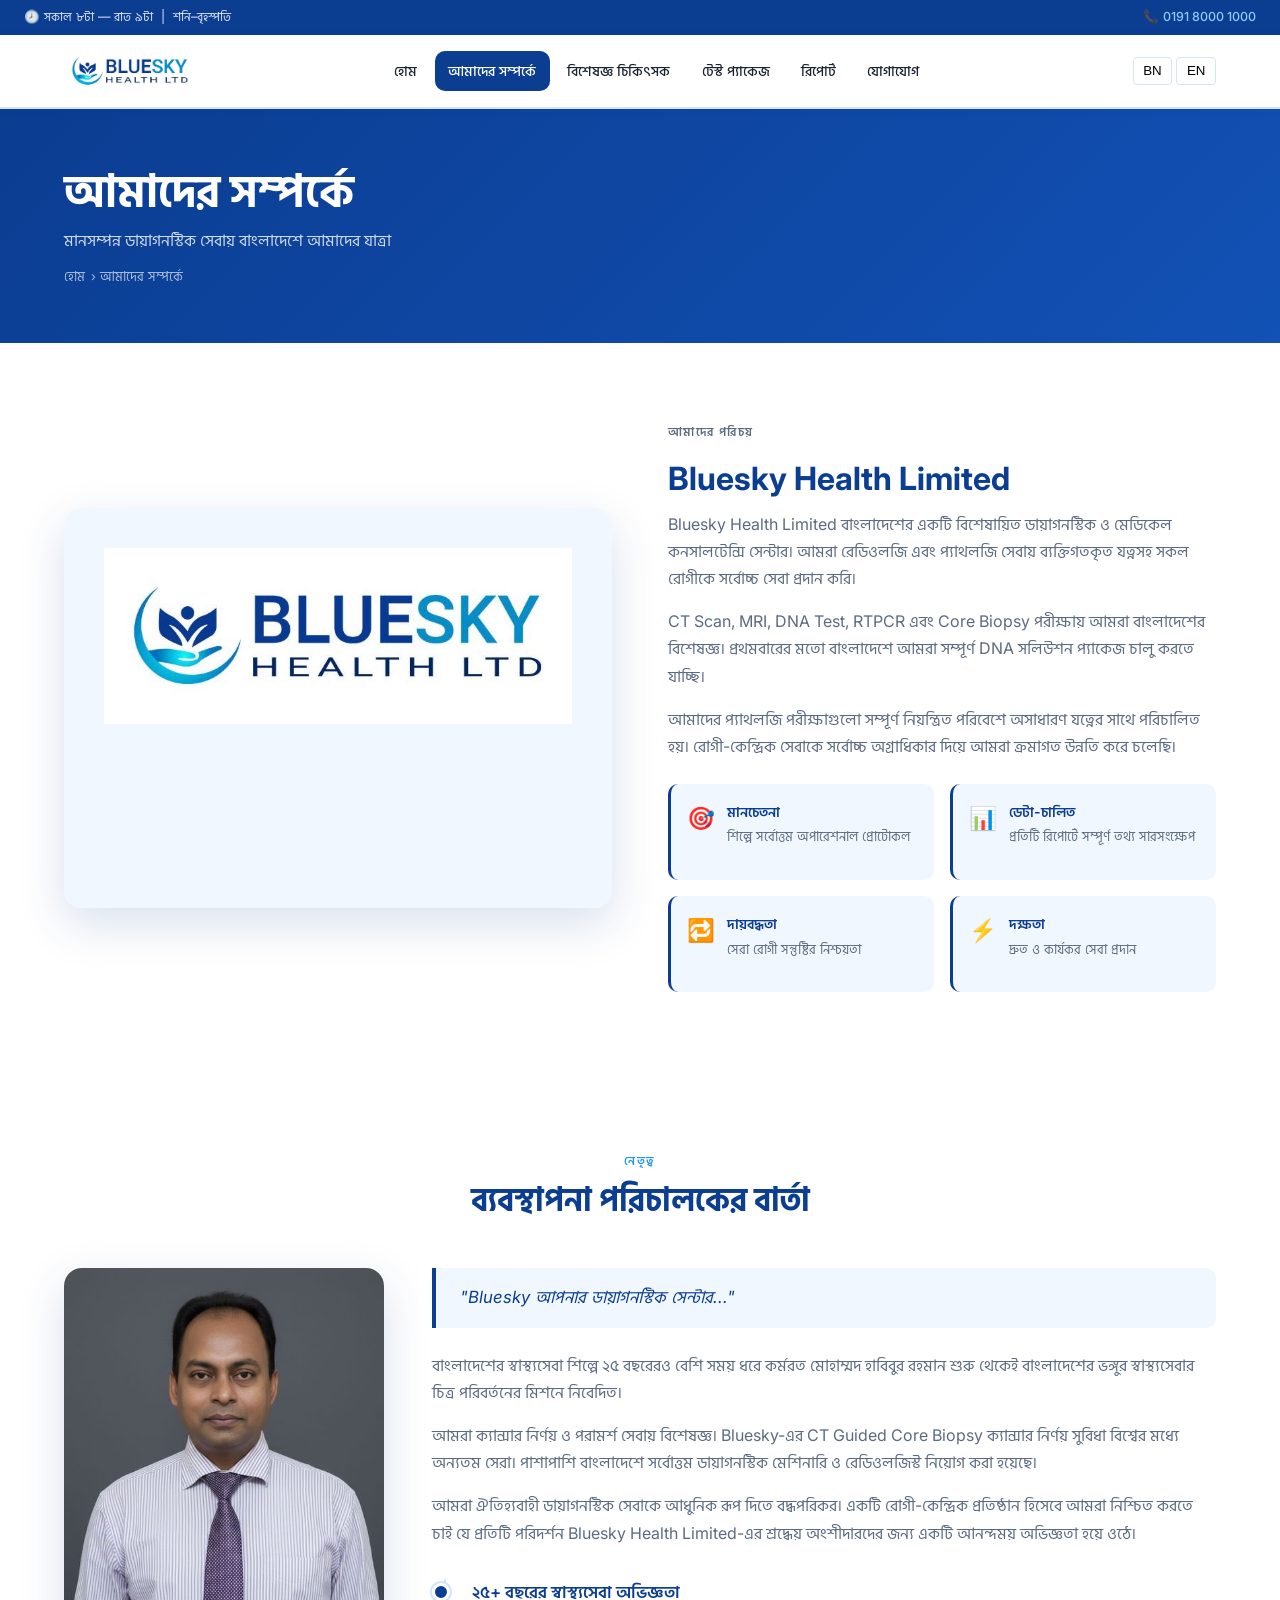
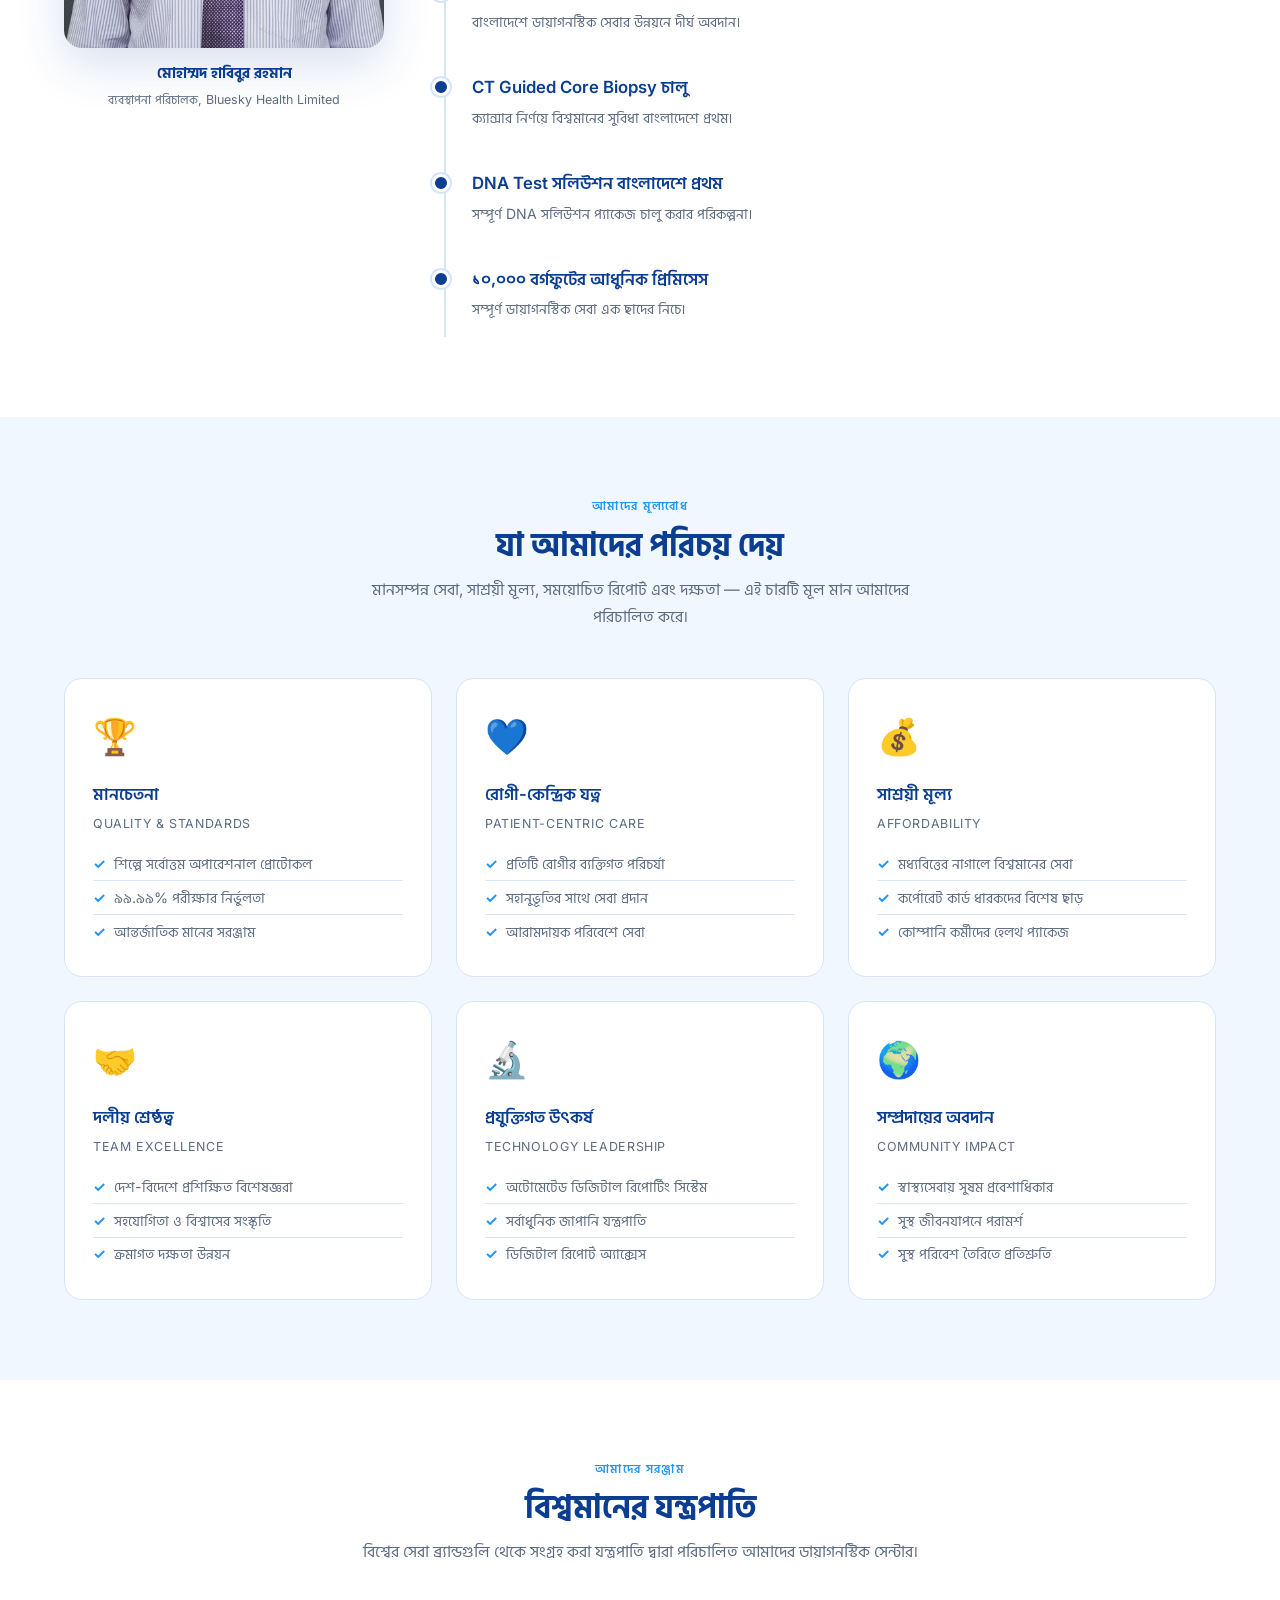
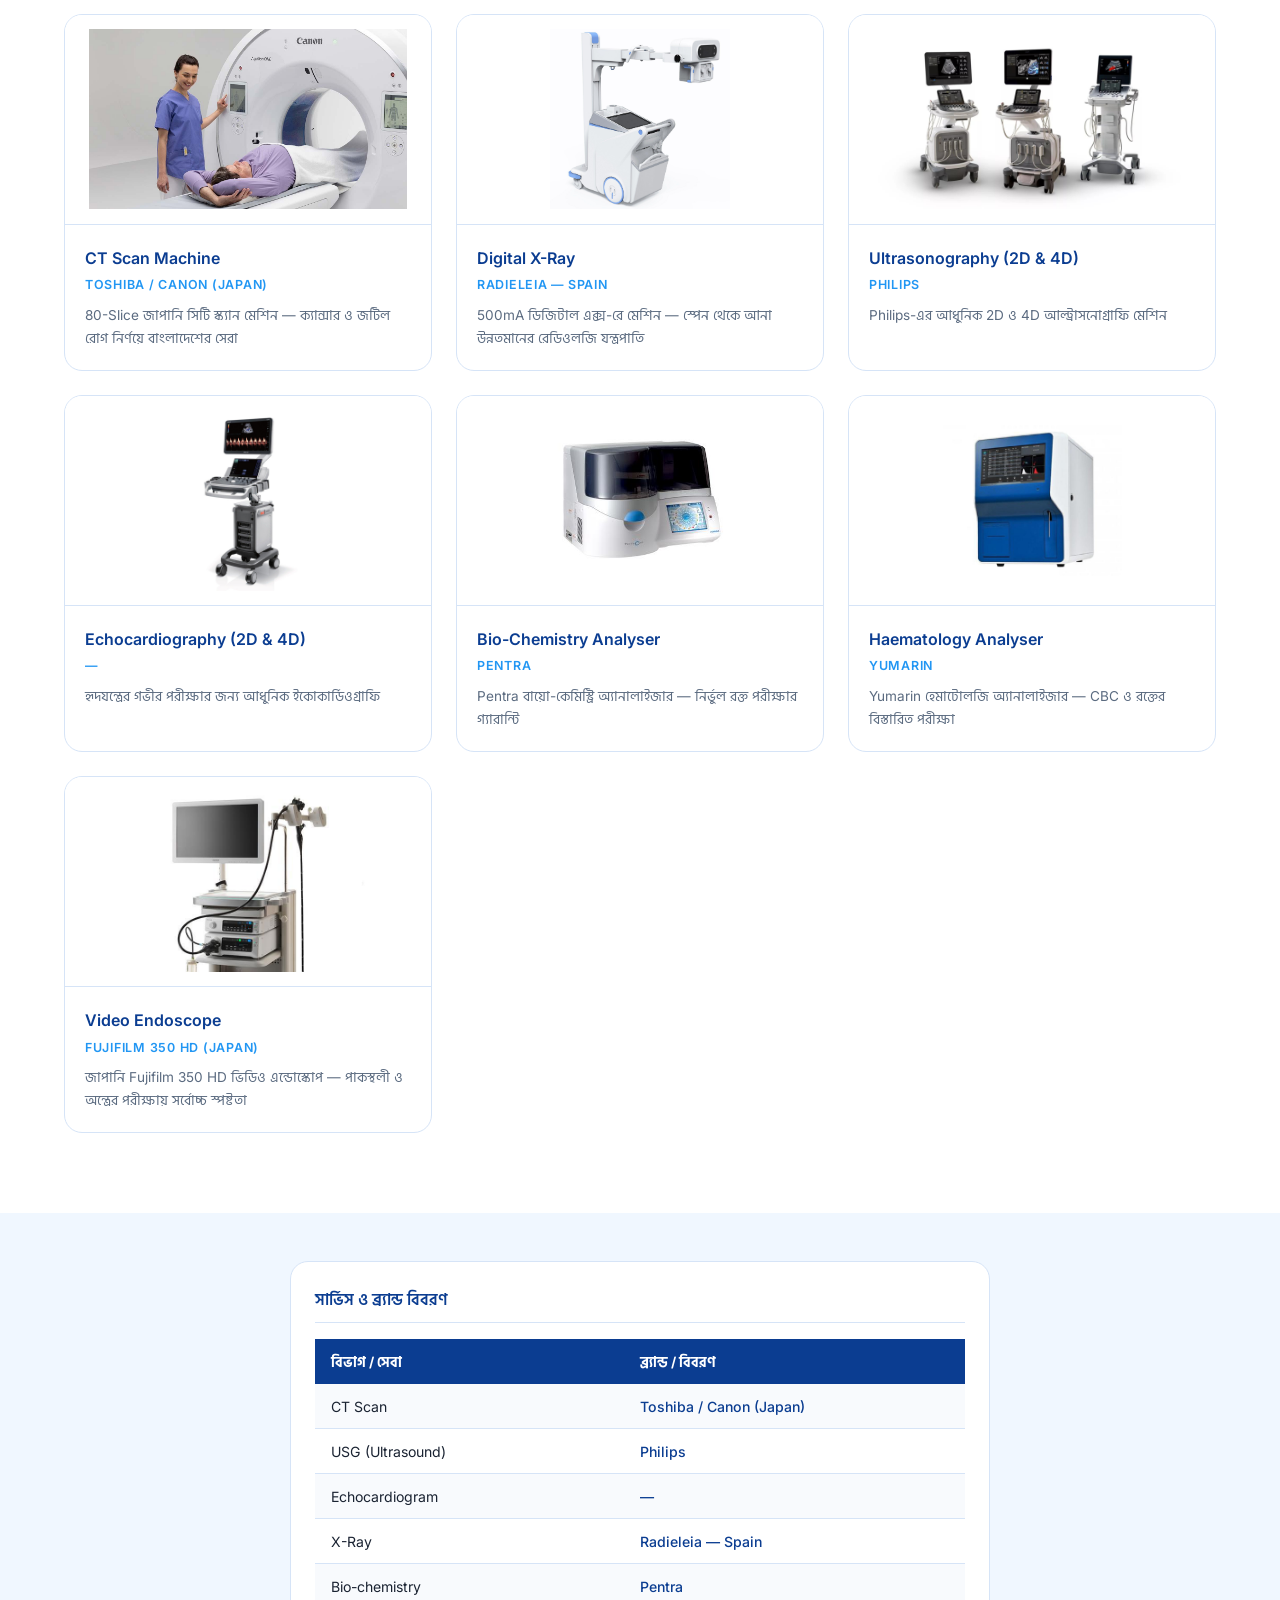
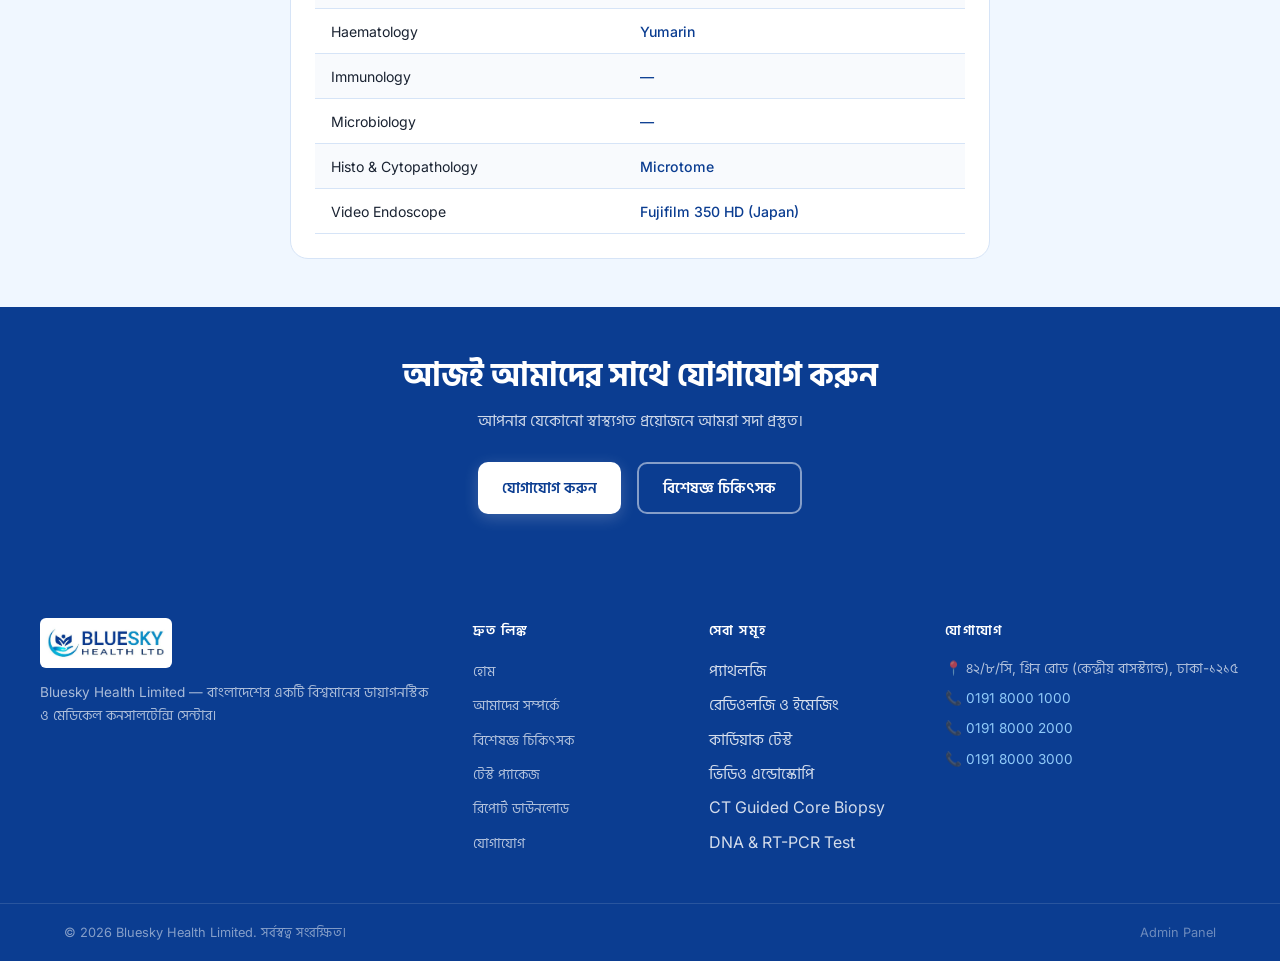
==== commit fa2f1328: "Update localization and admin contact handling" ====
--- a/about.html
+++ b/about.html
@@ -15,8 +15,8 @@
 <!-- Page Hero -->
 <section class="page-hero">
   <div class="container">
-    <h1>আমাদের সম্পর্কে</h1>
-    <p>মানসম্পন্ন ডায়াগনস্টিক সেবায় বাংলাদেশে আমাদের যাত্রা</p>
+    <h1 id="page-hero-title">আমাদের সম্পর্কে</h1>
+    <p id="page-hero-sub">মানসম্পন্ন ডায়াগনস্টিক সেবায় বাংলাদেশে আমাদের যাত্রা</p>
     <div class="breadcrumb">
       <a href="index.html">হোম</a> › আমাদের সম্পর্কে
     </div>
@@ -32,27 +32,27 @@
              style="width:100%;height:400px;object-fit:contain;padding:2.5rem;background:var(--pale-blue);">
       </div>
       <div class="about-text">
-        <p class="section-label">আমাদের পরিচয়</p>
-        <h2 class="section-title">Bluesky Health Limited</h2>
-        <p>Bluesky Health Limited বাংলাদেশের একটি বিশেষায়িত ডায়াগনস্টিক ও মেডিকেল কনসালটেন্সি সেন্টার। আমরা রেডিওলজি এবং প্যাথলজি সেবায় ব্যক্তিগতকৃত যত্নসহ সকল রোগীকে সর্বোচ্চ সেবা প্রদান করি।</p>
-        <p>CT Scan, MRI, DNA Test, RTPCR এবং Core Biopsy পরীক্ষায় আমরা বাংলাদেশের বিশেষজ্ঞ। প্রথমবারের মতো বাংলাদেশে আমরা সম্পূর্ণ DNA সলিউশন প্যাকেজ চালু করতে যাচ্ছি।</p>
-        <p>আমাদের প্যাথলজি পরীক্ষাগুলো সম্পূর্ণ নিয়ন্ত্রিত পরিবেশে অসাধারণ যত্নের সাথে পরিচালিত হয়। রোগী-কেন্দ্রিক সেবাকে সর্বোচ্চ অগ্রাধিকার দিয়ে আমরা ক্রমাগত উন্নতি করে চলেছি।</p>
+        <p class="section-label" id="overview-label">আমাদের পরিচয়</p>
+        <h2 class="section-title" id="overview-title">Bluesky Health Limited</h2>
+        <p id="overview-p1">Bluesky Health Limited বাংলাদেশের একটি বিশেষায়িত ডায়াগনস্টিক ও মেডিকেল কনসালটেন্সি সেন্টার। আমরা রেডিওলজি এবং প্যাথলজি সেবায় ব্যক্তিগতকৃত যত্নসহ সকল রোগীকে সর্বোচ্চ সেবা প্রদান করি।</p>
+        <p id="overview-p2">CT Scan, MRI, DNA Test, RTPCR এবং Core Biopsy পরীক্ষায় আমরা বাংলাদেশের বিশেষজ্ঞ। প্রথমবারের মতো বাংলাদেশে আমরা সম্পূর্ণ DNA সলিউশন প্যাকেজ চালু করতে যাচ্ছি।</p>
+        <p id="overview-p3">আমাদের প্যাথলজি পরীক্ষাগুলো সম্পূর্ণ নিয়ন্ত্রিত পরিবেশে অসাধারণ যত্নের সাথে পরিচালিত হয়। রোগী-কেন্দ্রিক সেবাকে সর্বোচ্চ অগ্রাধিকার দিয়ে আমরা ক্রমাগত উন্নতি করে চলেছি।</p>
         <div class="about-values">
           <div class="value-item">
             <span class="value-icon">🎯</span>
-            <div><h4>মানচেতনা</h4><p>শিল্পে সর্বোত্তম অপারেশনাল প্রোটোকল</p></div>
+            <div><h4 id="about-val1-title">মানচেতনা</h4><p id="about-val1-desc">শিল্পে সর্বোত্তম অপারেশনাল প্রোটোকল</p></div>
           </div>
           <div class="value-item">
             <span class="value-icon">📊</span>
-            <div><h4>ডেটা-চালিত</h4><p>প্রতিটি রিপোর্টে সম্পূর্ণ তথ্য সারসংক্ষেপ</p></div>
+            <div><h4 id="about-val2-title">ডেটা-চালিত</h4><p id="about-val2-desc">প্রতিটি রিপোর্টে সম্পূর্ণ তথ্য সারসংক্ষেপ</p></div>
           </div>
           <div class="value-item">
             <span class="value-icon">🔁</span>
-            <div><h4>দায়বদ্ধতা</h4><p>সেরা রোগী সন্তুষ্টির নিশ্চয়তা</p></div>
+            <div><h4 id="about-val3-title">দায়বদ্ধতা</h4><p id="about-val3-desc">সেরা রোগী সন্তুষ্টির নিশ্চয়তা</p></div>
           </div>
           <div class="value-item">
             <span class="value-icon">⚡</span>
-            <div><h4>দক্ষতা</h4><p>দ্রুত ও কার্যকর সেবা প্রদান</p></div>
+            <div><h4 id="about-val4-title">দক্ষতা</h4><p id="about-val4-desc">দ্রুত ও কার্যকর সেবা প্রদান</p></div>
           </div>
         </div>
       </div>
@@ -64,8 +64,8 @@
 <section class="pad md-section">
   <div class="container">
     <div class="section-header">
-      <p class="section-label">নেতৃত্ব</p>
-      <h2 class="section-title">ব্যবস্থাপনা পরিচালকের বার্তা</h2>
+      <p class="section-label" id="md-label">নেতৃত্ব</p>
+      <h2 class="section-title" id="md-title">ব্যবস্থাপনা পরিচালকের বার্তা</h2>
     </div>
     <div class="md-grid">
       <div class="md-photo-wrap">
@@ -75,39 +75,39 @@
                onerror="this.parentElement.innerHTML='<div style=\'height:380px;background:var(--pale-blue);display:flex;flex-direction:column;align-items:center;justify-content:center;gap:1rem;\'><div style=\'font-size:5rem;opacity:.3;\'>👤</div><p style=\'color:var(--text-muted);font-size:.85rem;\'>ছবি শীঘ্রই আসছে</p></div>'">
         </div>
         <div class="md-photo-cap">
-          <strong>মোহাম্মদ হাবিবুর রহমান</strong>
-          <span>ব্যবস্থাপনা পরিচালক, Bluesky Health Limited</span>
+          <strong id="md-name">মোহাম্মদ হাবিবুর রহমান</strong>
+          <span id="md-position">ব্যবস্থাপনা পরিচালক, Bluesky Health Limited</span>
         </div>
       </div>
 
       <div class="md-bio">
-        <blockquote class="md-quote">
+        <blockquote class="md-quote" id="md-quote">
           "Bluesky আপনার ডায়াগনস্টিক সেন্টার। একজন বাংলাদেশি হিসেবে মধ্যবিত্ত মানুষদের জন্য একটি ওয়ান-স্টপ ডায়াগনস্টিক সেবা প্রতিষ্ঠা করার আকাঙ্ক্ষা থেকে এই উদ্যোগ — যেখানে সাশ্রয়ী মূল্যে মানসম্পন্ন সেবা নিশ্চিত করা হয়।"
         </blockquote>
-        <p>বাংলাদেশের স্বাস্থ্যসেবা শিল্পে ২৫ বছরেরও বেশি সময় ধরে কর্মরত মোহাম্মদ হাবিবুর রহমান শুরু থেকেই বাংলাদেশের ভঙ্গুর স্বাস্থ্যসেবার চিত্র পরিবর্তনের মিশনে নিবেদিত।</p>
-        <p>আমরা ক্যান্সার নির্ণয় ও পরামর্শ সেবায় বিশেষজ্ঞ। Bluesky-এর CT Guided Core Biopsy ক্যান্সার নির্ণয় সুবিধা বিশ্বের মধ্যে অন্যতম সেরা। পাশাপাশি বাংলাদেশে সর্বোত্তম ডায়াগনস্টিক মেশিনারি ও রেডিওলজিস্ট নিয়োগ করা হয়েছে।</p>
-        <p>আমরা ঐতিহ্যবাহী ডায়াগনস্টিক সেবাকে আধুনিক রূপ দিতে বদ্ধপরিকর। একটি রোগী-কেন্দ্রিক প্রতিষ্ঠান হিসেবে আমরা নিশ্চিত করতে চাই যে প্রতিটি পরিদর্শন Bluesky Health Limited-এর শ্রদ্ধেয় অংশীদারদের জন্য একটি আনন্দময় অভিজ্ঞতা হয়ে ওঠে।</p>
+        <p id="md-p1">বাংলাদেশের স্বাস্থ্যসেবা শিল্পে ২৫ বছরেরও বেশি সময় ধরে কর্মরত মোহাম্মদ হাবিবুর রহমান শুরু থেকেই বাংলাদেশের ভঙ্গুর স্বাস্থ্যসেবার চিত্র পরিবর্তনের মিশনে নিবেদিত।</p>
+        <p id="md-p2">আমরা ক্যান্সার নির্ণয় ও পরামর্শ সেবায় বিশেষজ্ঞ। Bluesky-এর CT Guided Core Biopsy ক্যান্সার নির্ণয় সুবিধা বিশ্বের মধ্যে অন্যতম সেরা। পাশাপাশি বাংলাদেশে সর্বোত্তম ডায়াগনস্টিক মেশিনারি ও রেডিওলজিস্ট নিয়োগ করা হয়েছে।</p>
+        <p id="md-p3">আমরা ঐতিহ্যবাহী ডায়াগনস্টিক সেবাকে আধুনিক রূপ দিতে বদ্ধপরিকর। একটি রোগী-কেন্দ্রিক প্রতিষ্ঠান হিসেবে আমরা নিশ্চিত করতে চাই যে প্রতিটি পরিদর্শন Bluesky Health Limited-এর শ্রদ্ধেয় অংশীদারদের জন্য একটি আনন্দময় অভিজ্ঞতা হয়ে ওঠে।</p>
 
         <div class="timeline" style="margin-top:2rem;">
           <div class="tl-item">
             <div class="tl-dot"></div>
-            <h4>২৫+ বছরের স্বাস্থ্যসেবা অভিজ্ঞতা</h4>
-            <p>বাংলাদেশে ডায়াগনস্টিক সেবার উন্নয়নে দীর্ঘ অবদান।</p>
+            <h4 id="tl1-title">২৫+ বছরের স্বাস্থ্যসেবা অভিজ্ঞতা</h4>
+            <p id="tl1-desc">বাংলাদেশে ডায়াগনস্টিক সেবার উন্নয়নে দীর্ঘ অবদান।</p>
           </div>
           <div class="tl-item">
             <div class="tl-dot"></div>
-            <h4>CT Guided Core Biopsy চালু</h4>
-            <p>ক্যান্সার নির্ণয়ে বিশ্বমানের সুবিধা বাংলাদেশে প্রথম।</p>
+            <h4 id="tl2-title">CT Guided Core Biopsy চালু</h4>
+            <p id="tl2-desc">ক্যান্সার নির্ণয়ে বিশ্বমানের সুবিধা বাংলাদেশে প্রথম।</p>
           </div>
           <div class="tl-item">
             <div class="tl-dot"></div>
-            <h4>DNA Test সলিউশন বাংলাদেশে প্রথম</h4>
-            <p>সম্পূর্ণ DNA সলিউশন প্যাকেজ চালু করার পরিকল্পনা।</p>
+            <h4 id="tl3-title">DNA Test সলিউশন বাংলাদেশে প্রথম</h4>
+            <p id="tl3-desc">সম্পূর্ণ DNA সলিউশন প্যাকেজ চালু করার পরিকল্পনা।</p>
           </div>
           <div class="tl-item">
             <div class="tl-dot"></div>
-            <h4>১০,০০০ বর্গফুটের আধুনিক প্রিমিসেস</h4>
-            <p>সম্পূর্ণ ডায়াগনস্টিক সেবা এক ছাদের নিচে।</p>
+            <h4 id="tl4-title">১০,০০০ বর্গফুটের আধুনিক প্রিমিসেস</h4>
+            <p id="tl4-desc">সম্পূর্ণ ডায়াগনস্টিক সেবা এক ছাদের নিচে।</p>
           </div>
         </div>
       </div>
@@ -257,6 +257,50 @@
   renderFooter();
   initBannerPopup();
 
+  // Localize static strings on the About page
+  const setText = (id, bn, en, html) => {
+    const el = document.getElementById(id);
+    if (!el) return;
+    if (html) el.innerHTML = window.l ? window.l(bn, en) : bn;
+    else el.textContent = window.l ? window.l(bn, en) : bn;
+  };
+
+  setText('page-hero-title', 'আমাদের সম্পর্কে', 'About Us');
+  setText('page-hero-sub', 'মানসম্পন্ন ডায়াগনস্টিক সেবায় বাংলাদেশে আমাদের যাত্রা', 'Our journey in providing quality diagnostic services in Bangladesh');
+
+  setText('overview-label', 'আমাদের পরিচয়', 'Overview');
+  setText('overview-title', 'Bluesky Health Limited', 'Bluesky Health Limited');
+  setText('overview-p1', 'Bluesky Health Limited বাংলাদেশের একটি বিশেষায়িত ডায়াগনস্টিক ও মেডিকেল কনসালটেন্সি সেন্টার। আমরা রেডিওলজি এবং প্যাথলজি সেবায় ব্যক্তিগতকৃত যত্নসহ সকল রোগীকে সর্বোচ্চ সেবা প্রদান করি।', 'Bluesky Health Limited is a specialized diagnostic and medical consultancy center. We provide personalized Radiology and Pathology services.');
+  setText('overview-p2', 'CT Scan, MRI, DNA Test, RTPCR এবং Core Biopsy পরীক্ষায় আমরা বাংলাদেশের বিশেষজ্ঞ। প্রথমবারের মতো বাংলাদেশে আমরা সম্পূর্ণ DNA সলিউশন প্যাকেজ চালু করতে যাচ্ছি।', 'We specialize in CT Scan, MRI, DNA Testing, RT-PCR and Core Biopsy. We are introducing a complete DNA solution package in Bangladesh.');
+  setText('overview-p3', 'আমাদের প্যাথলজি পরীক্ষাগুলো সম্পূর্ণ নিয়ন্ত্রিত পরিবেশে অসাধারণ যত্নের সাথে পরিচালিত হয়। রোগী-কেন্দ্রিক সেবাকে সর্বোচ্চ অগ্রাধিকার দিয়ে আমরা ক্রমাগত উন্নতি করে চলেছি।', 'Our pathology tests are conducted in a controlled environment with exceptional care. We prioritize patient-centered service.');
+
+  setText('about-val1-title', 'মানচেতনা', 'Quality & Standards');
+  setText('about-val1-desc', 'শিল্পে সর্বোত্তম অপারেশনাল প্রোটোকল', 'Best operational protocols in the industry');
+  setText('about-val2-title', 'ডেটা-চালিত', 'Data-Driven');
+  setText('about-val2-desc', 'প্রতিটি রিপোর্টে সম্পূর্ণ তথ্য সারসংক্ষেপ', 'Comprehensive data summary in every report');
+  setText('about-val3-title', 'দায়বদ্ধতা', 'Accountability');
+  setText('about-val3-desc', 'সেরা রোগী সন্তুষ্টির নিশ্চয়তা', 'Committed to best patient satisfaction');
+  setText('about-val4-title', 'দক্ষতা', 'Efficiency');
+  setText('about-val4-desc', 'দ্রুত ও কার্যকর সেবা প্রদান', 'Fast and effective service delivery');
+
+  setText('md-label', 'নেতৃত্ব', 'Leadership');
+  setText('md-title', 'ব্যবস্থাপনা পরিচালকের বার্তা', "Managing Director's Message");
+  setText('md-name', 'মোহাম্মদ হাবিবুর রহমান', 'Mohammad Habibur Rahman');
+  setText('md-position', 'ব্যবস্থাপনা পরিচালক, Bluesky Health Limited', 'Managing Director, Bluesky Health Limited');
+  setText('md-quote', '"Bluesky আপনার ডায়াগনস্টিক সেন্টার..."', '"Bluesky is your diagnostic center..."');
+  setText('md-p1', 'বাংলাদেশের স্বাস্থ্যসেবা শিল্পে ২৫ বছরেরও বেশি সময় ধরে কর্মরত মোহাম্মদ হাবিবুর রহমান শুরু থেকেই বাংলাদেশের ভঙ্গুর স্বাস্থ্যসেবার চিত্র পরিবর্তনের মিশনে নিবেদিত।', 'With over 25 years in healthcare, Mohammad Habibur Rahman is dedicated to transforming Bangladesh\'s healthcare landscape.');
+  setText('md-p2', 'আমরা ক্যান্সার নির্ণয় ও পরামর্শ সেবায় বিশেষজ্ঞ। Bluesky-এর CT Guided Core Biopsy ক্যান্সার নির্ণয় সুবিধা বিশ্বের মধ্যে অন্যতম সেরা। পাশাপাশি বাংলাদেশে সর্বোত্তম ডায়াগনস্টিক মেশিনারি ও রেডিওলজিস্ট নিয়োগ করা হয়েছে।', 'We specialize in cancer diagnosis and consultancy. Bluesky\'s CT Guided Core Biopsy is among the best for cancer diagnosis.');
+  setText('md-p3', 'আমরা ঐতিহ্যবাহী ডায়াগনস্টিক সেবাকে আধুনিক রূপ দিতে বদ্ধপরিকর। একটি রোগী-কেন্দ্রিক প্রতিষ্ঠান হিসেবে আমরা নিশ্চিত করতে চাই যে প্রতিটি পরিদর্শন Bluesky Health Limited-এর শ্রদ্ধেয় অংশীদারদের জন্য একটি আনন্দময় অভিজ্ঞতা হয়ে ওঠে।', 'We are committed to modernizing traditional diagnostic services and ensuring a patient-centered experience.');
+
+  setText('tl1-title', '২৫+ বছরের স্বাস্থ্যসেবা অভিজ্ঞতা', '25+ Years of Healthcare Experience');
+  setText('tl1-desc', 'বাংলাদেশে ডায়াগনস্টিক সেবার উন্নয়নে দীর্ঘ অবদান।', 'A long contribution to improving diagnostic services in Bangladesh.');
+  setText('tl2-title', 'CT Guided Core Biopsy চালু', 'Introduced CT Guided Core Biopsy');
+  setText('tl2-desc', 'ক্যান্সার নির্ণয়ে বিশ্বমানের সুবিধা বাংলাদেশে প্রথম।', 'World-class cancer diagnosis capability in the country.');
+  setText('tl3-title', 'DNA Test সলিউশন বাংলাদেশে প্রথম', 'First Complete DNA Solution in Bangladesh');
+  setText('tl3-desc', 'সম্পূর্ণ DNA সলিউশন প্যাকেজ চালু করার পরিকল্পনা।', 'Plans to launch a complete DNA solution package.');
+  setText('tl4-title', '১০,০০০ বর্গফুটের আধুনিক প্রিমিসেস', '10,000 sqft Modern Premises');
+  setText('tl4-desc', 'সম্পূর্ণ ডায়াগনস্টিক সেবা এক ছাদের নিচে।', 'Comprehensive diagnostic services under one roof.');
+
   // Equipment grid
   const eqEl = document.getElementById("about-equip-grid");
   if (eqEl) {
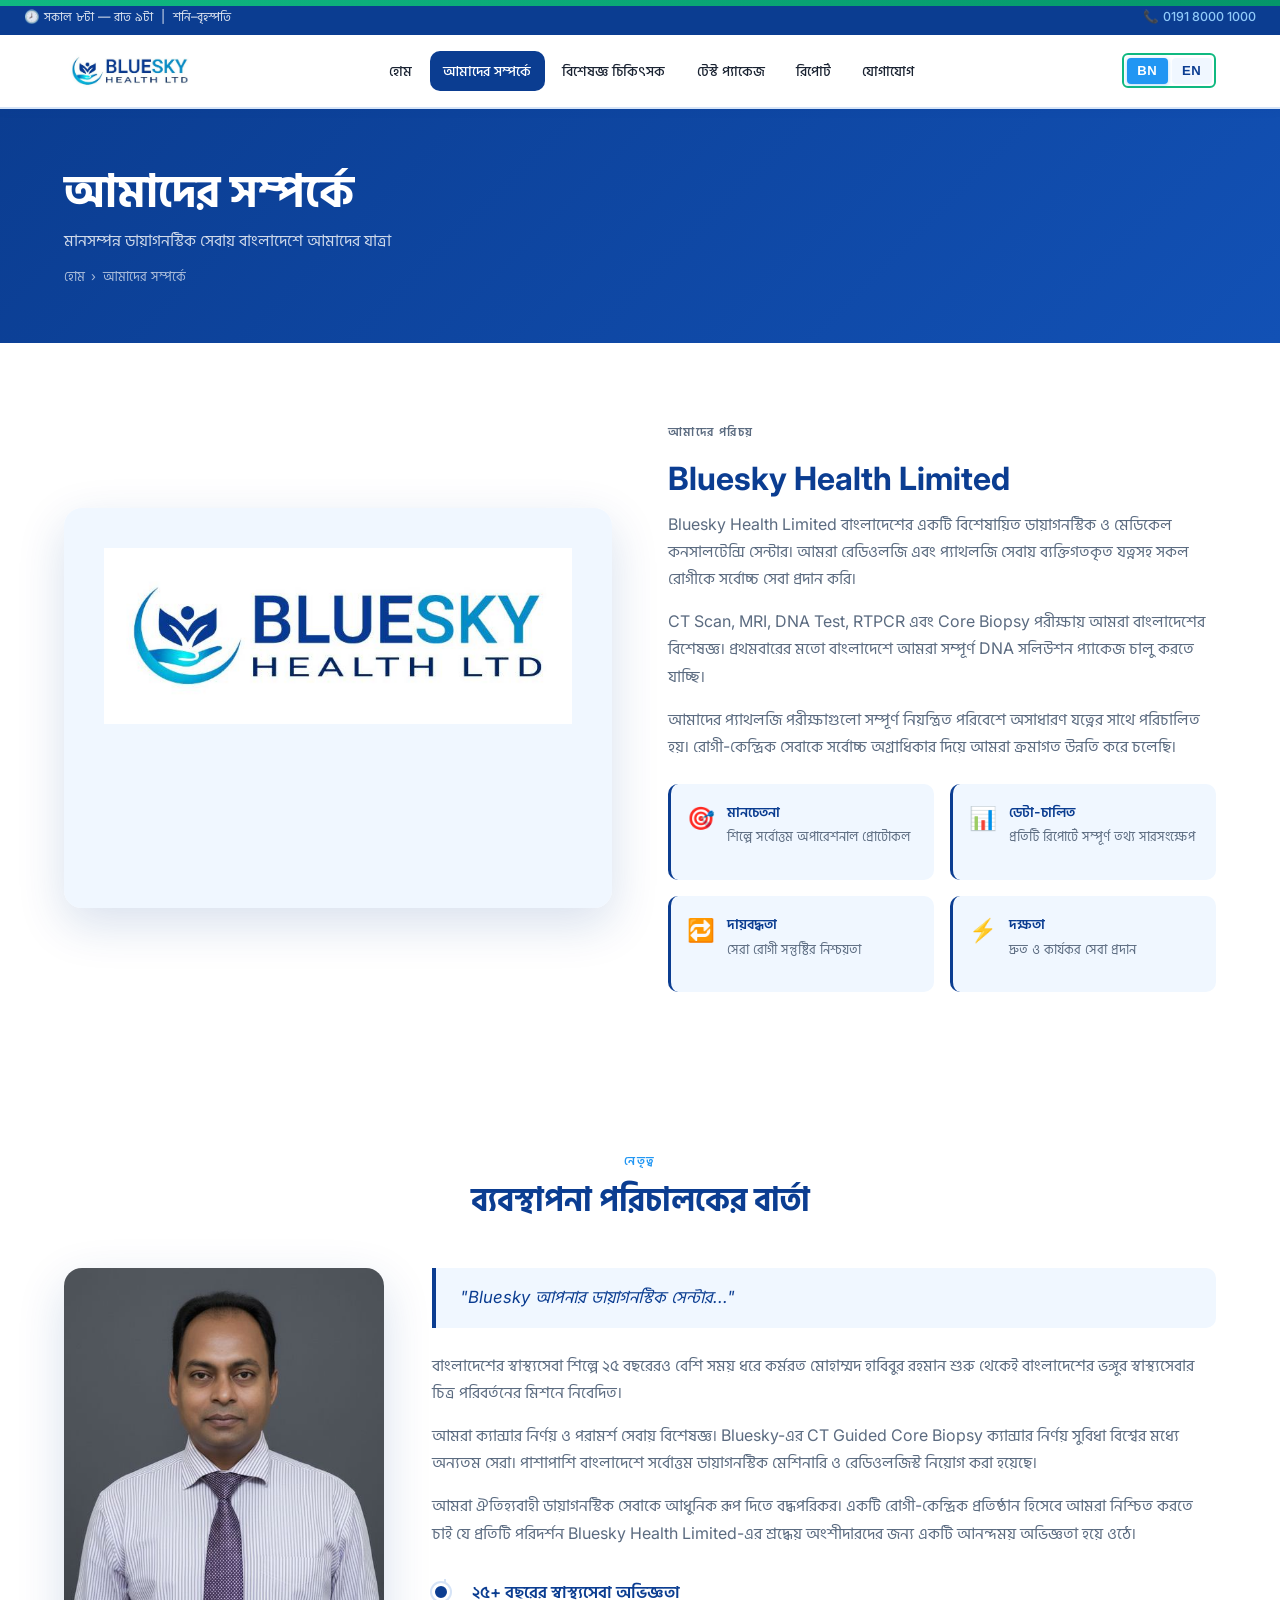
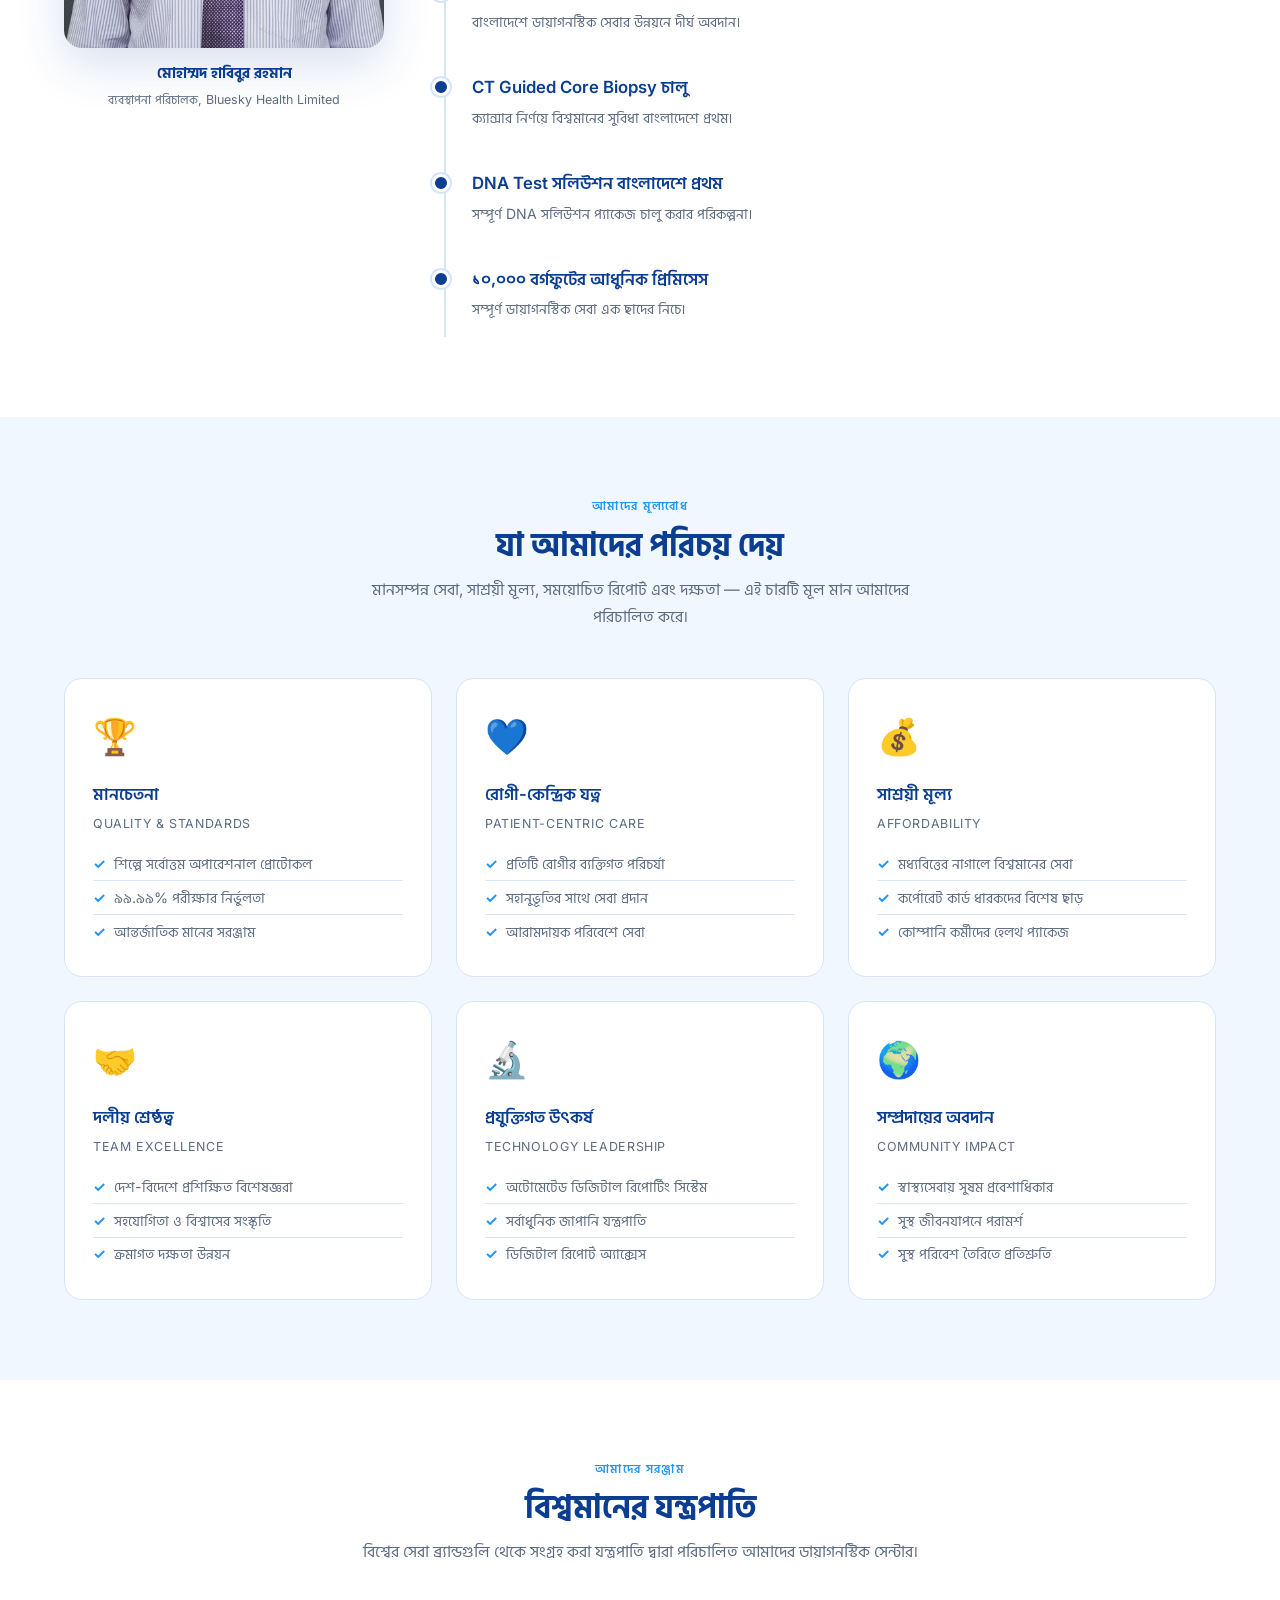
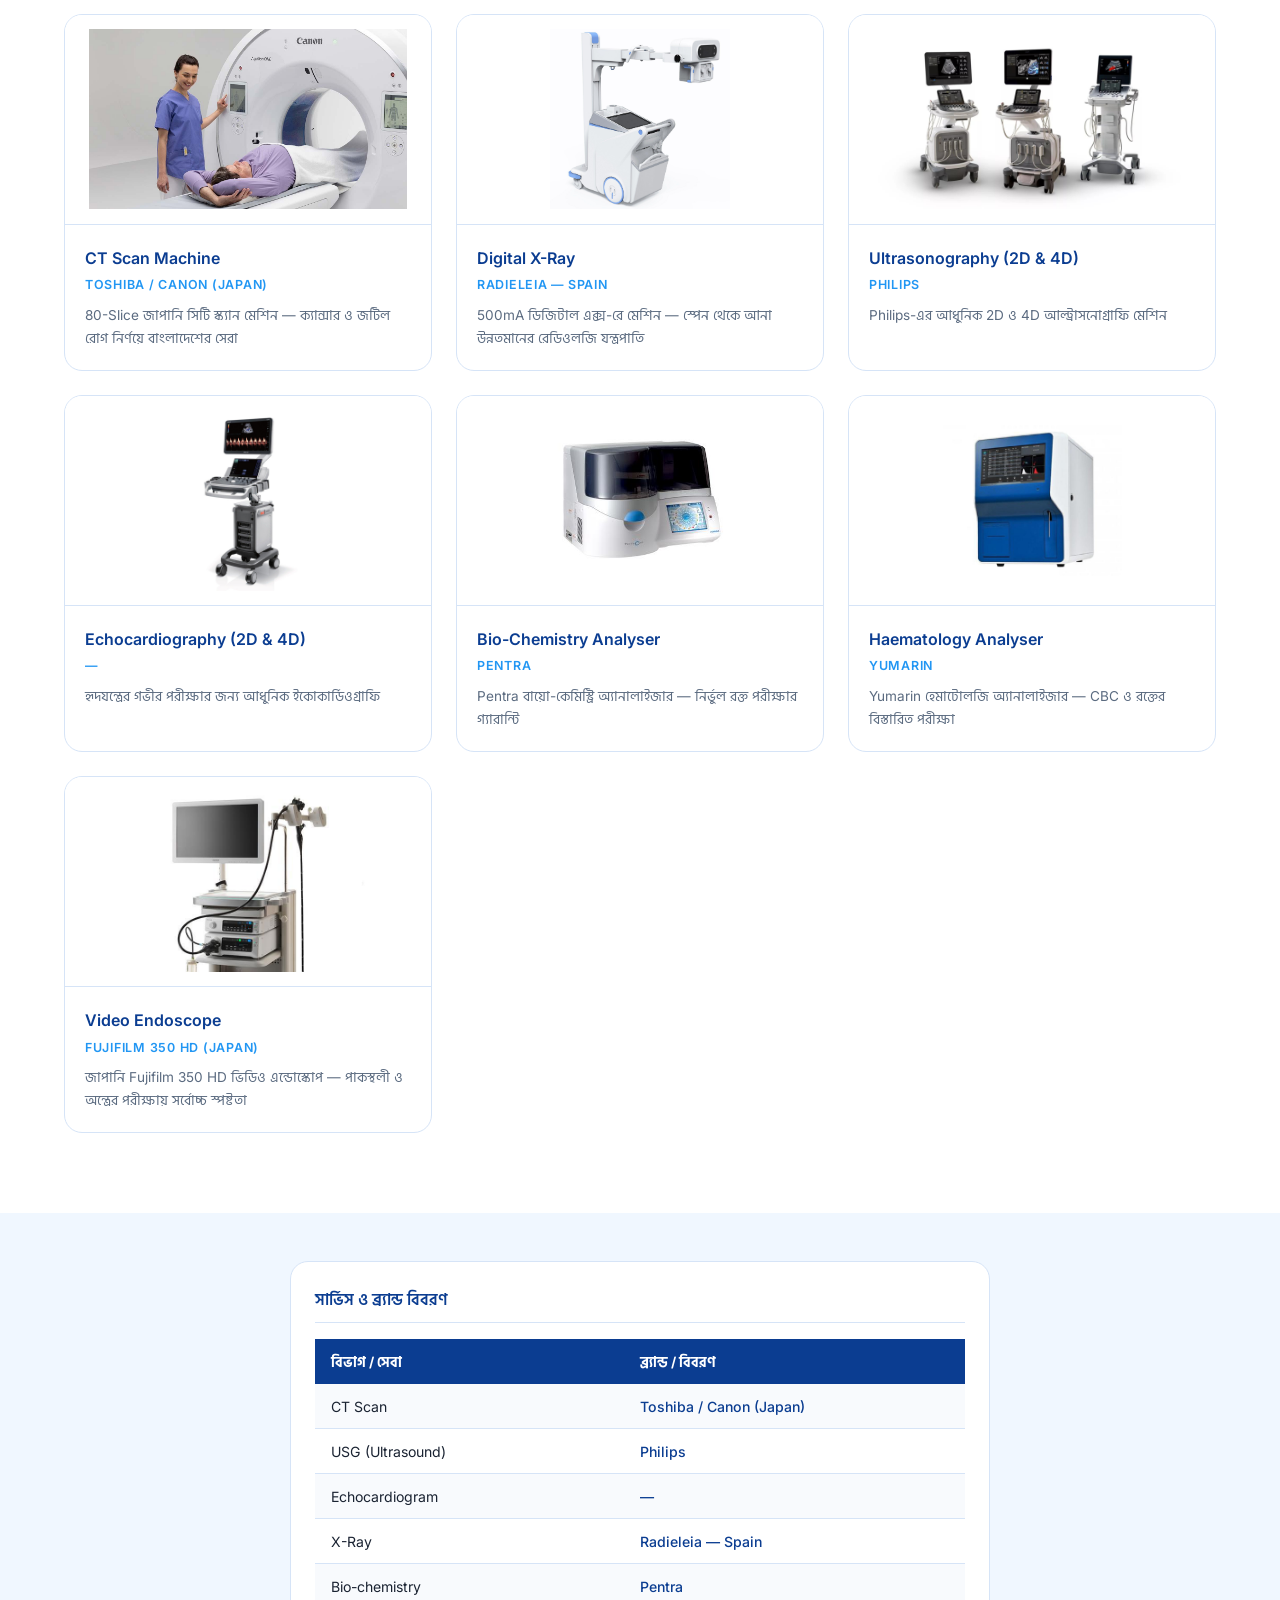
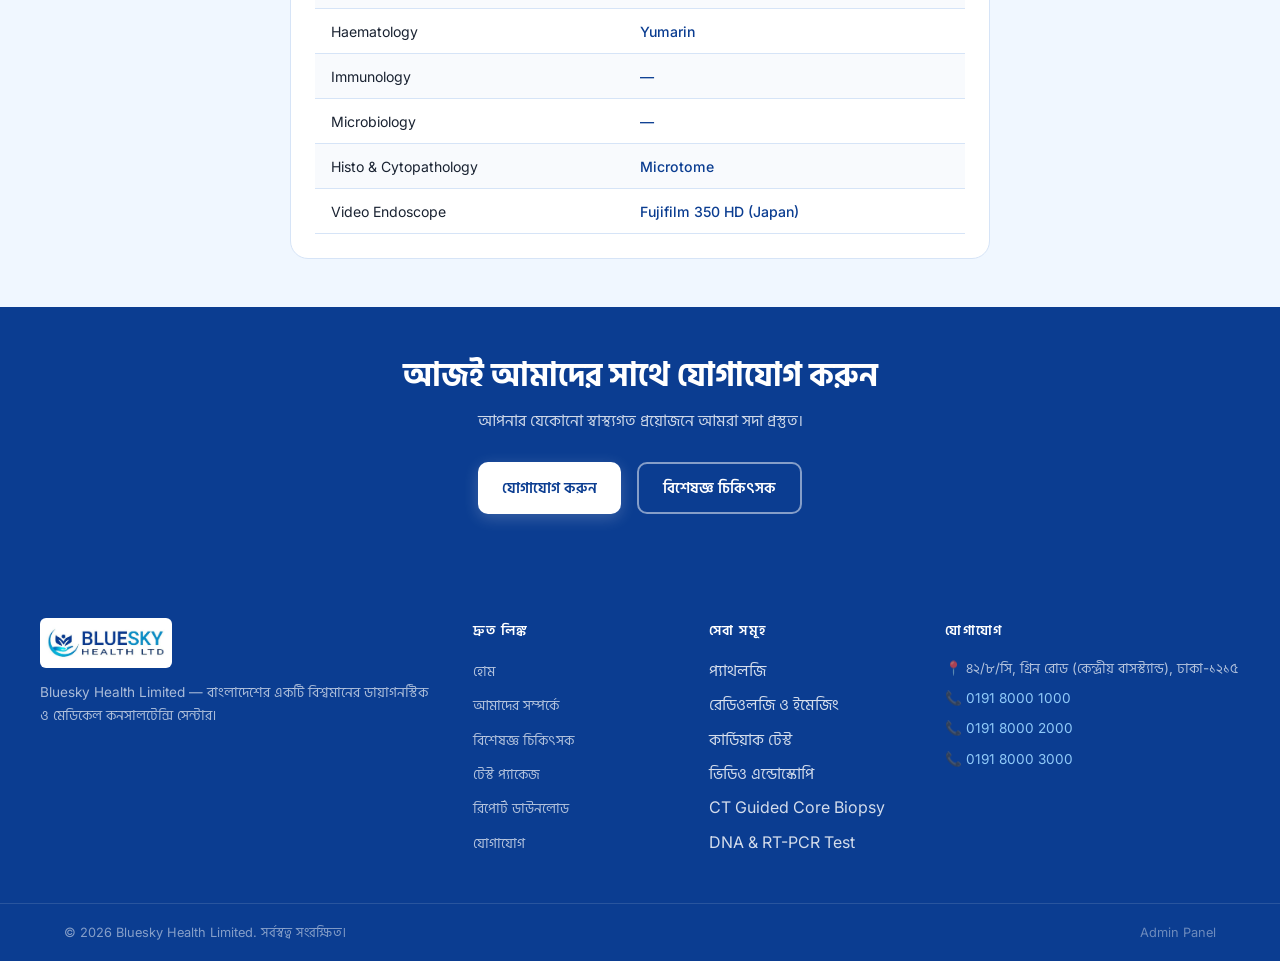
==== commit 57b33905: "Fix language toggle visibility & complete Bangla/EN localization - Remove inline styles from lang-bt" ====
--- a/about.html
+++ b/about.html
@@ -18,7 +18,7 @@
     <h1 id="page-hero-title">আমাদের সম্পর্কে</h1>
     <p id="page-hero-sub">মানসম্পন্ন ডায়াগনস্টিক সেবায় বাংলাদেশে আমাদের যাত্রা</p>
     <div class="breadcrumb">
-      <a href="index.html">হোম</a> › আমাদের সম্পর্কে
+      <a id="breadcrumb-home" href="index.html">হোম</a> › <span id="breadcrumb-current">আমাদের সম্পর্কে</span>
     </div>
   </div>
 </section>
@@ -119,14 +119,14 @@
 <section class="pad bg-light">
   <div class="container">
     <div class="section-header">
-      <p class="section-label">আমাদের মূল্যবোধ</p>
-      <h2 class="section-title">যা আমাদের পরিচয় দেয়</h2>
-      <p class="section-subtitle">মানসম্পন্ন সেবা, সাশ্রয়ী মূল্য, সময়োচিত রিপোর্ট এবং দক্ষতা — এই চারটি মূল মান আমাদের পরিচালিত করে।</p>
+      <p class="section-label" id="about-values-label">আমাদের মূল্যবোধ</p>
+      <h2 class="section-title" id="about-values-title">যা আমাদের পরিচয় দেয়</h2>
+      <p class="section-subtitle" id="about-values-sub">মানসম্পন্ন সেবা, সাশ্রয়ী মূল্য, সময়োচিত রিপোর্ট এবং দক্ষতা — এই চারটি মূল মান আমাদের পরিচালিত করে।</p>
     </div>
     <div class="services-grid">
       <div class="service-card">
         <div class="service-icon">🏆</div>
-        <h3>মানচেতনা</h3>
+        <h3 id="about-svc1-title">মানচেতনা</h3>
         <p class="svc-en">Quality & Standards</p>
         <ul>
           <li>শিল্পে সর্বোত্তম অপারেশনাল প্রোটোকল</li>
@@ -136,7 +136,7 @@
       </div>
       <div class="service-card">
         <div class="service-icon">💙</div>
-        <h3>রোগী-কেন্দ্রিক যত্ন</h3>
+        <h3 id="about-svc2-title">রোগী-কেন্দ্রিক যত্ন</h3>
         <p class="svc-en">Patient-Centric Care</p>
         <ul>
           <li>প্রতিটি রোগীর ব্যক্তিগত পরিচর্যা</li>
@@ -146,7 +146,7 @@
       </div>
       <div class="service-card">
         <div class="service-icon">💰</div>
-        <h3>সাশ্রয়ী মূল্য</h3>
+        <h3 id="about-svc3-title">সাশ্রয়ী মূল্য</h3>
         <p class="svc-en">Affordability</p>
         <ul>
           <li>মধ্যবিত্তের নাগালে বিশ্বমানের সেবা</li>
@@ -156,7 +156,7 @@
       </div>
       <div class="service-card">
         <div class="service-icon">🤝</div>
-        <h3>দলীয় শ্রেষ্ঠত্ব</h3>
+        <h3 id="about-svc4-title">দলীয় শ্রেষ্ঠত্ব</h3>
         <p class="svc-en">Team Excellence</p>
         <ul>
           <li>দেশ-বিদেশে প্রশিক্ষিত বিশেষজ্ঞরা</li>
@@ -166,7 +166,7 @@
       </div>
       <div class="service-card">
         <div class="service-icon">🔬</div>
-        <h3>প্রযুক্তিগত উৎকর্ষ</h3>
+        <h3 id="about-svc5-title">প্রযুক্তিগত উৎকর্ষ</h3>
         <p class="svc-en">Technology Leadership</p>
         <ul>
           <li>অটোমেটেড ডিজিটাল রিপোর্টিং সিস্টেম</li>
@@ -176,7 +176,7 @@
       </div>
       <div class="service-card">
         <div class="service-icon">🌍</div>
-        <h3>সম্প্রদায়ের অবদান</h3>
+        <h3 id="about-svc6-title">সম্প্রদায়ের অবদান</h3>
         <p class="svc-en">Community Impact</p>
         <ul>
           <li>স্বাস্থ্যসেবায় সুষম প্রবেশাধিকার</li>
@@ -192,9 +192,9 @@
 <section class="pad bg-white">
   <div class="container">
     <div class="section-header">
-      <p class="section-label">আমাদের সরঞ্জাম</p>
-      <h2 class="section-title">বিশ্বমানের যন্ত্রপাতি</h2>
-      <p class="section-subtitle">বিশ্বের সেরা ব্র্যান্ডগুলি থেকে সংগ্রহ করা যন্ত্রপাতি দ্বারা পরিচালিত আমাদের ডায়াগনস্টিক সেন্টার।</p>
+      <p class="section-label" id="about-equip-label">আমাদের সরঞ্জাম</p>
+      <h2 class="section-title" id="about-equip-title">বিশ্বমানের যন্ত্রপাতি</h2>
+      <p class="section-subtitle" id="about-equip-sub">বিশ্বের সেরা ব্র্যান্ডগুলি থেকে সংগ্রহ করা যন্ত্রপাতি দ্বারা পরিচালিত আমাদের ডায়াগনস্টিক সেন্টার।</p>
     </div>
     <div class="equipment-grid" id="about-equip-grid"></div>
   </div>
@@ -204,12 +204,12 @@
 <section class="pad-sm bg-light">
   <div class="container">
     <div class="admin-card" style="max-width:700px; margin:0 auto;">
-      <h3>সার্ভিস ও ব্র্যান্ড বিবরণ</h3>
+      <h3 id="brand-table-title">সার্ভিস ও ব্র্যান্ড বিবরণ</h3>
       <table style="width:100%;border-collapse:collapse;">
         <thead>
           <tr style="background:var(--navy);color:#fff;text-align:left;">
-            <th style="padding:.7rem 1rem;font-size:.85rem;">বিভাগ / সেবা</th>
-            <th style="padding:.7rem 1rem;font-size:.85rem;">ব্র্যান্ড / বিবরণ</th>
+            <th id="brand-table-th1" style="padding:.7rem 1rem;font-size:.85rem;">বিভাগ / সেবা</th>
+            <th id="brand-table-th2" style="padding:.7rem 1rem;font-size:.85rem;">ব্র্যান্ড / বিবরণ</th>
           </tr>
         </thead>
         <tbody id="brand-table-body"></tbody>
@@ -222,11 +222,11 @@
 <section class="pad-sm bg-navy">
   <div class="container">
     <div style="text-align:center; color:var(--white);">
-      <h2 style="margin-bottom:.75rem;">আজই আমাদের সাথে যোগাযোগ করুন</h2>
-      <p style="opacity:.8;margin-bottom:1.75rem;">আপনার যেকোনো স্বাস্থ্যগত প্রয়োজনে আমরা সদা প্রস্তুত।</p>
+      <h2 id="about-cta-title" style="margin-bottom:.75rem;">আজই আমাদের সাথে যোগাযোগ করুন</h2>
+      <p id="about-cta-sub" style="opacity:.8;margin-bottom:1.75rem;">আপনার যেকোনো স্বাস্থ্যগত প্রয়োজনে আমরা সদা প্রস্তুত।</p>
       <div style="display:flex;gap:1rem;justify-content:center;flex-wrap:wrap;">
-        <a href="contact.html" class="btn btn-primary">যোগাযোগ করুন</a>
-        <a href="doctors.html" class="btn btn-outline">বিশেষজ্ঞ চিকিৎসক</a>
+        <a id="about-cta-contact" href="contact.html" class="btn btn-primary">যোগাযোগ করুন</a>
+        <a id="about-cta-doctors" href="doctors.html" class="btn btn-outline">বিশেষজ্ঞ চিকিৎসক</a>
       </div>
     </div>
   </div>
@@ -268,6 +268,10 @@
   setText('page-hero-title', 'আমাদের সম্পর্কে', 'About Us');
   setText('page-hero-sub', 'মানসম্পন্ন ডায়াগনস্টিক সেবায় বাংলাদেশে আমাদের যাত্রা', 'Our journey in providing quality diagnostic services in Bangladesh');
 
+  if (window.l) document.title = window.l('আমাদের সম্পর্কে — Bluesky Health Limited', 'About — Bluesky Health Limited');
+  const meta = document.querySelector('meta[name="description"]');
+  if (meta && window.l) meta.content = window.l('Bluesky Health Limited সম্পর্কে জানুন — আমাদের লক্ষ্য, মূল্যবোধ এবং ব্যবস্থাপনা পরিচালকের বার্তা।', 'Learn about Bluesky Health Limited — mission, values, and a message from our Managing Director.');
+
   setText('overview-label', 'আমাদের পরিচয়', 'Overview');
   setText('overview-title', 'Bluesky Health Limited', 'Bluesky Health Limited');
   setText('overview-p1', 'Bluesky Health Limited বাংলাদেশের একটি বিশেষায়িত ডায়াগনস্টিক ও মেডিকেল কনসালটেন্সি সেন্টার। আমরা রেডিওলজি এবং প্যাথলজি সেবায় ব্যক্তিগতকৃত যত্নসহ সকল রোগীকে সর্বোচ্চ সেবা প্রদান করি।', 'Bluesky Health Limited is a specialized diagnostic and medical consultancy center. We provide personalized Radiology and Pathology services.');
@@ -300,6 +304,39 @@
   setText('tl3-desc', 'সম্পূর্ণ DNA সলিউশন প্যাকেজ চালু করার পরিকল্পনা।', 'Plans to launch a complete DNA solution package.');
   setText('tl4-title', '১০,০০০ বর্গফুটের আধুনিক প্রিমিসেস', '10,000 sqft Modern Premises');
   setText('tl4-desc', 'সম্পূর্ণ ডায়াগনস্টিক সেবা এক ছাদের নিচে।', 'Comprehensive diagnostic services under one roof.');
+
+  // Localize service-card titles under "Our Values"
+  setText('about-svc1-title', 'মানচেতনা', 'Quality & Standards');
+  setText('about-svc2-title', 'রোগী-কেন্দ্রিক যত্ন', 'Patient-Centric Care');
+  setText('about-svc3-title', 'সাশ্রয়ী মূল্য', 'Affordability');
+  setText('about-svc4-title', 'দলীয় শ্রেষ্ঠত্ব', 'Team Excellence');
+  setText('about-svc5-title', 'প্রযুক্তিগত উৎকর্ষ', 'Technology Leadership');
+  setText('about-svc6-title', 'সম্প্রদায়ের অবদান', 'Community Impact');
+
+  // Localize CTA at bottom of About page
+  setText('about-cta-title', 'আজই আমাদের সাথে যোগাযোগ করুন', 'Contact Us Today');
+  setText('about-cta-sub', 'আপনার যেকোনো স্বাস্থ্যগত প্রয়োজনে আমরা সদা প্রস্তুত।', 'We are ready to assist with any health needs.');
+  setText('about-cta-contact', 'যোগাযোগ করুন', 'Contact Us');
+  setText('about-cta-doctors', 'বিশেষজ্ঞ চিকিৎসক', 'Specialist Doctors');
+
+  // Localize breadcrumb
+  setText('breadcrumb-home', 'হোম', 'Home');
+  setText('breadcrumb-current', 'আমাদের সম্পর্কে', 'About');
+
+  // Localize "Our Values" section header
+  setText('about-values-label', 'আমাদের মূল্যবোধ', 'Our Values');
+  setText('about-values-title', 'যা আমাদের পরিচয় দেয়', 'What Defines Us');
+  setText('about-values-sub', 'মানসম্পন্ন সেবা, সাশ্রয়ী মূল্য, সময়োচিত রিপোর্ট এবং দক্ষতা — এই চারটি মূল মান আমাদের পরিচালিত করে।', 'Quality service, affordability, timely reports, and efficiency — these four core values drive us.');
+
+  // Localize Equipment section header
+  setText('about-equip-label', 'আমাদের সরঞ্জাম', 'Our Equipment');
+  setText('about-equip-title', 'বিশ্বমানের যন্ত্রপাতি', 'World-class Equipment');
+  setText('about-equip-sub', 'বিশ্বের সেরা ব্র্যান্ডগুলি থেকে সংগ্রহ করা যন্ত্রপাতি দ্বারা পরিচালিত আমাদের ডায়াগনস্টিক সেন্টার।', 'Our diagnostic center is equipped with machinery sourced from the world\'s best brands.');
+
+  // Localize Brand table
+  setText('brand-table-title', 'সার্ভিস ও ব্র্যান্ড বিবরণ', 'Service & Brand Details');
+  setText('brand-table-th1', 'বিভাগ / সেবা', 'Department / Service');
+  setText('brand-table-th2', 'ব্র্যান্ড / বিবরণ', 'Brand / Details');
 
   // Equipment grid
   const eqEl = document.getElementById("about-equip-grid");
--- a/style.css
+++ b/style.css
@@ -26,6 +26,51 @@
   --radius-lg:   18px;
   --transition:  .22s ease;
   --header-h:    72px;
+}
+
+/* ─── Language indicator backgrounds & UI tweaks ─── */
+/* Subtle page tint to indicate selected language */
+body.bsky-lang-en { background: linear-gradient(180deg, rgba(33,150,243,0.04), var(--off-white)); }
+body.bsky-lang-bn { background: linear-gradient(180deg, rgba(16,185,129,0.03), var(--off-white)); }
+
+/* Top stripe to indicate active language more clearly */
+body.bsky-lang-en::before,
+body.bsky-lang-bn::before { content: ""; position:fixed; left:0; right:0; top:0; height:6px; z-index:99999; }
+body.bsky-lang-en::before { background: linear-gradient(90deg, var(--sky), var(--royal)); }
+body.bsky-lang-bn::before { background: linear-gradient(90deg, #10B981, #059669); }
+
+/* Active lang indicator in the switch itself — highlights which button is active */
+body.bsky-lang-en .lang-switch { border-color: var(--sky); }
+body.bsky-lang-bn .lang-switch { border-color: #10B981; }
+
+/* Language switch container */
+.lang-switch {
+  background: var(--white);
+  padding: .15rem;
+  border-radius: 6px;
+  border: 2px solid var(--border);
+  display: inline-flex;
+  gap: .15rem;
+}
+
+/* Language button styles */
+.lang-btn {
+  font-weight: 600;
+  cursor: pointer;
+  border: none;
+  background: var(--pale-blue);
+  color: var(--navy);
+  padding: .35rem .65rem;
+  border-radius: 4px;
+  font-size: .82rem;
+  letter-spacing: .04em;
+  transition: background .2s ease, color .2s ease;
+}
+.lang-btn:hover { background: var(--light-blue); }
+.lang-btn.active {
+  background: var(--sky);
+  color: var(--white);
+  box-shadow: 0 1px 4px rgba(33,150,243,.35);
 }
 
 /* ─── Reset & Base ─── */
